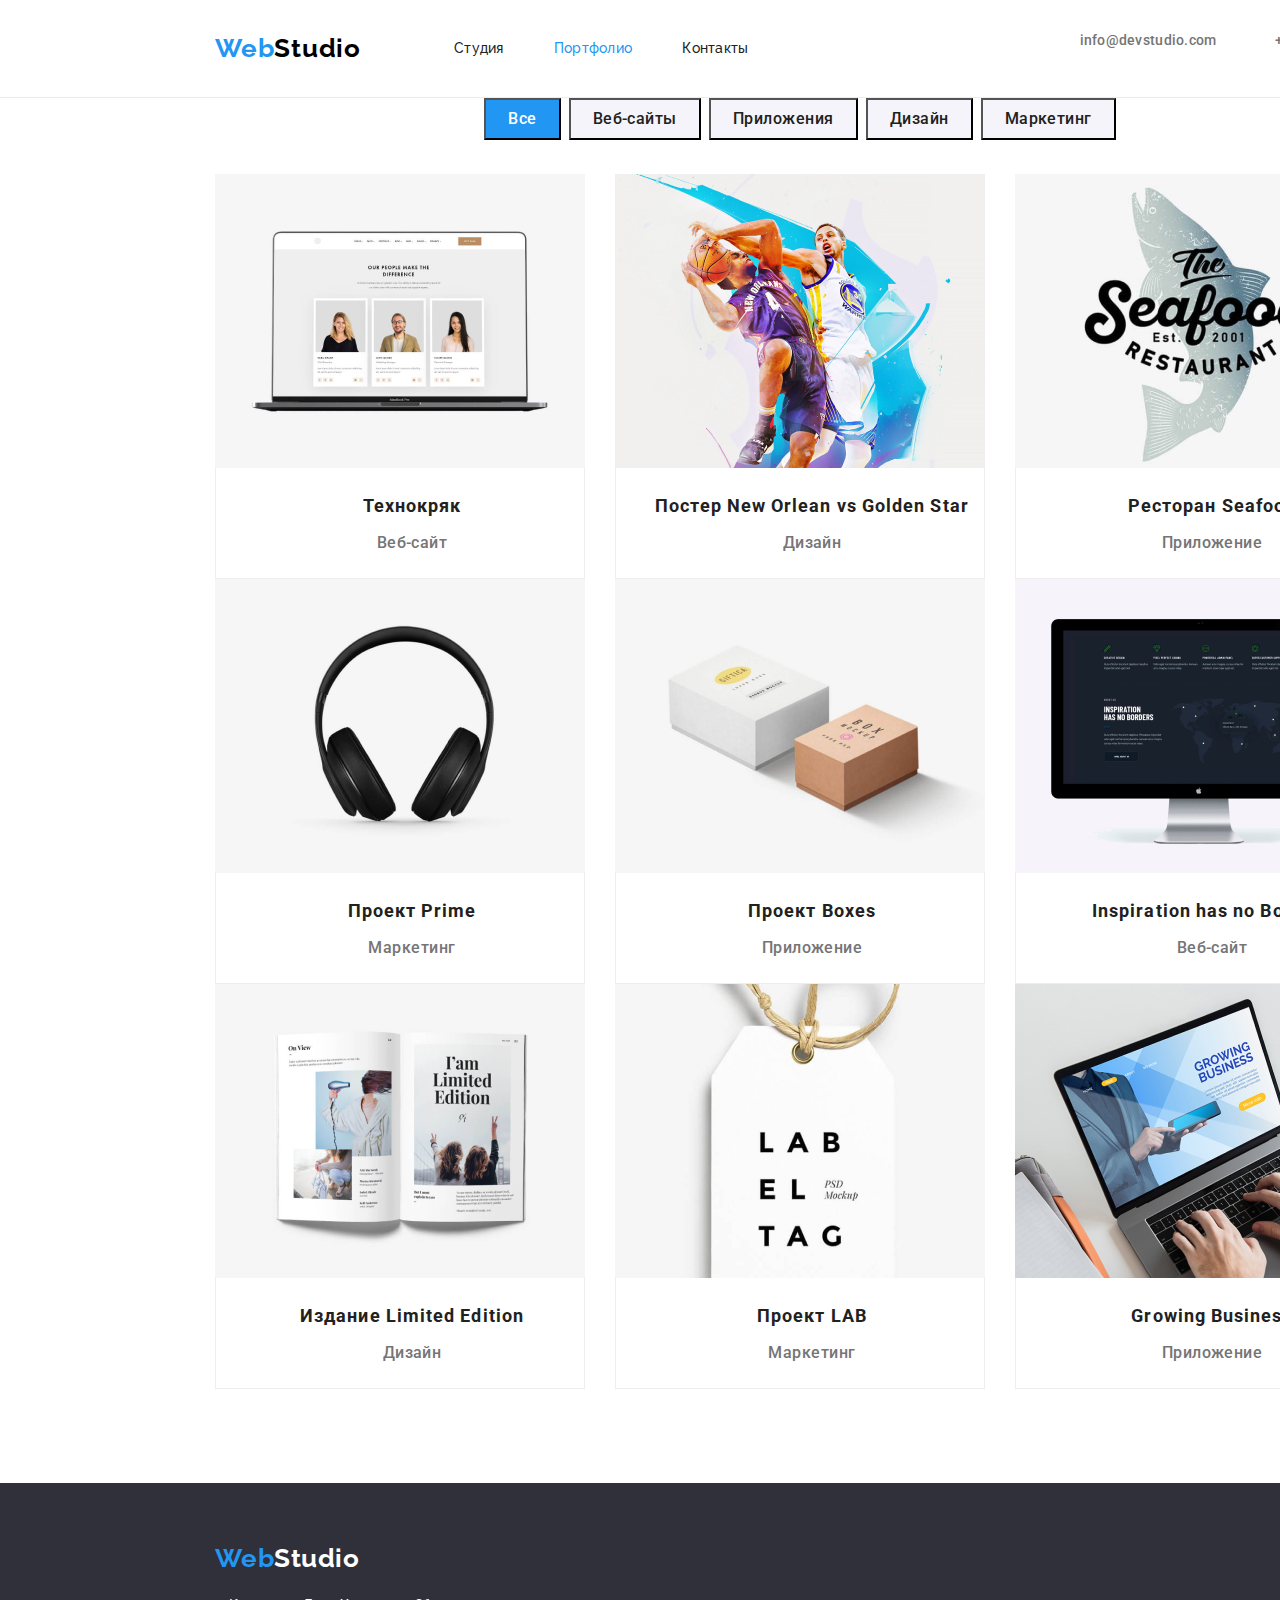
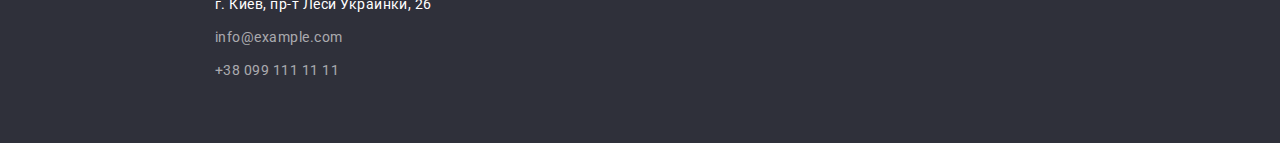
==== portfolio.html @ d0884c49 "HW 3 9-44 13-08-2022" ====
<!DOCTYPE html>
<html lang="ru">
<head>
    <meta charset="UTF-8">
    <meta http-equiv="X-UA-Compatible" content="IE=edge">
    <meta name="viewport" content="width=device-width, initial-scale=1.0">
    <title>Document</title>
    <link rel="preconnect" href="https://fonts.googleapis.com">
    <link rel="preconnect" href="https://fonts.gstatic.com" crossorigin>
    <link href="https://fonts.googleapis.com/css2?family=Raleway:wght@700&family=Roboto:wght@400;500;700;900&display=swap"
        rel="stylesheet">
    <link rel="stylesheet" href="https://cdnjs.cloudflare.com/ajax/libs/modern-normalize/1.1.0/modern-normalize.min.css">
    <link rel="stylesheet" href="./css/styles.css" />
</head>
<body >
    <header class="section page-header">
        <div class="container main-nav">
            <a class="studio-logo" href="index.html" title="Наш Логотип"><span class="web-logo">Web</span>Studio</a>
            <ul class="site-pages list">
                <li class="item">
                    <a class="studio-web" href="./index.html" title="Наша Студия">Студия</a>
                </li>
                <li class="item">
                    <a class="light" href="./portfolio.html" title="Наши проекты">Портфолио</a>
                </li>
                <li class="item">
                    <a class="studio-web" href="./index.html" title="Наши контакты">Контакты</a>
                </li>
            </ul>
            <ul class="contact list">
                <li class="mail"><a class="contact-link" href="mailto:info@devstudio.com">info@devstudio.com</a></li>
                <li class="mail"><a class="contact-link" href="tel:+380961111111">+38 096 111 11 11</a></li>
            </ul>
        </div>
        <div class="box1"></div>
    </header>
 <main>
    <section class="section stories">

        <h1 class="inspite">Главная секция</h1> 

            <ul class="buttons list">
                <li class="item"><button type="button" class="all-button">Все</button></li>
                <li class="item"><button type="button" class="web-button">Веб-сайты</button></li>
                <li class="item"><button type="button" class="web-button">Приложения</button></li> 
                <li class="item"><button type="button" class="web-button">Дизайн</button></li> 
                <li class="item"><button type="button" class="web-button">Маркетинг</button></li> 
            </ul>
    <div class="container"> 
            <ul class="flex-container list">
             <li class="elements">
                <img src="./images/img5.jpg" 
                     alt="Сайт ТЕХНОКРЯК" 
                     width="370" />
                 <div class="border">
                    <h2 class="works">Технокряк</h2>
                    <p class="site-text">Веб-сайт</p>
                 </div>
              </li>         
                <li class="elements">
                  
                    <img src="./images/img6.jpg" alt="Постер New Orlean vs Golden Star" width="370" />
                    
                  <div class="border">
                    <h2 class="works">Постер New Orlean vs Golden Star</h2>
                    <p class="site-text">Дизайн</p>
                  </div>
                </li>              
                <li class="elements">                   
                        <img src="./images/img7.jpg" alt="Ресторан Seafood" width="370" />
                  <div class="border"> 
                        <h2 class="works">Ресторан Seafood</h2>
                         <p class="site-text">Приложение</p>
                  </div> 
                </li>
                    <li class="elements">                        
                        <img src="./images/img8.jpg" alt="Проект Prime" width="370" />
                  <div class="border">
                        <h2 class="works">Проект Prime</h2>
                        <p class="site-text">Маркетинг</p>
                  </div>
                </li>
                <li class="elements">                    
                        <img src="./images/img9.jpg" alt="Проект Boxes" width="370" />
                    <div class="border">
                        <h2 class="works">Проект Boxes</h2>
                        <p class="site-text">Приложение</p>
                    </div>
                </li>
                <li class="elements">                 
                         <img src="./images/img10.jpg" alt="Inspiration has no Borders" width="370" />
                    <div class="border">
                        <h2 class="works">Inspiration has no Borders</h2>
                         <p class="site-text">Веб-сайт</p>
                    </div>
                </li>
                <li class="elements">                    
                        <img src="./images/img11.jpg" alt="Издание Limited Edition" width="370" />
                    <div class="border">
                        <h2 class="works">Издание Limited Edition</h2>
                        <p class="site-text">Дизайн</p>
                    </div>
                </li>
                 <li class="elements">
                        <img src="./images/img12.jpg" alt="Проект LAB" width="370" />
                    <div class="border">
                        <h2 class="works">Проект LAB</h2>
                        <p class="site-text">Маркетинг</p>
                    </div>
                 </li>
                   <li class="elements">
                        <img src="./images/img13.jpg" alt="Growing Business" width="370" />
                     <div class="border">
                        <h2 class="works">Growing Business</h2>
                        <p class="site-text">Приложение</p>
                     </div>
                   </li>        
               </ul>
           </div>
        </section>
   </main>
<footer> 
    <address class="section footer-address">
        <div class="footer">
            <a class="address-studio" href="./index.html" title="Наш Логотип"><span class="web-logo">Web</span>Studio</a>
        </div>
        <div class="space">
            <ul class="list">
                <li class="left">
                    <a class="address-text" href="https://google.maps/" rel="noopener noreferrer">г. Киев, пр-т
                        Леси Украинки, 26</a>
                </li>
                <li class="left">
                    <a class="address-info" href="mailto:info@example.com">info@example.com</a>
                </li>
                <li class="left">
                    <a class="address-info" href="tel:+380991111111">+38 099 111 11 11</a>
                </li>
            </ul>
        </div>
    </address>
</footer>
</body>
</html>
---- css/styles.css ----
/* Цвет основы и цветoвая гамма страницы */
:root {
  --text-color:  #757575;
  --title-color: #212121;
  --color-blue: #2196F3;
  --color-white: #ffffff;
  --color-black: #000000;
  --color-red: #990909;
  --color-footer: #2F303A;
  --color-whitesemi: rgba(255, 255, 255, 0.6);
  --color-button-grey: #F5F4FA;
  --color-button-blue: #188CE8;
}

/* Основные шрифт, цвет шр ифта и др. */

body {
  background-color:#FFFFFF;
  color: var(--title-color);
  font-family: Roboto, sans-serif;
  font-weight: 500;
  letter-spacing: 0.03em;
}

/* Полезное правило для удаления атрибутов в списке */

.list {
  padding: 0;
  margin: 0;
list-style: none;
}

/* Корисна вставка:  */

img {
  display: block;
  max-width: 100%;
}

/* main-nav */
 .section {
  width: 1600px;
  margin: 0 auto;
 }



.container { 
  display: flex;
  align-items: center;
  text-align: center;
  width: 1200px;
  padding: 0 15px;
  margin:0 auto;
}

/* Первая страница Студия */

.studio-logo {
  margin-top: 24px;
  margin-bottom: 25px;

  color: var(--color-black);
  
  font-family: Raleway;
    font-weight: 700;
    font-size: 26px;
    line-height: 1.17; 
    text-decoration-line: none;
    letter-spacing: 0.03em;
}

.web-logo {
  color: var(--color-blue);
    font-family: Raleway;
    font-weight: 700;
    font-size: 26px;
    line-height: 1.17;
    letter-spacing: 0.03em;
}

.site-pages {
  display: flex;
  margin-left: 93px;
  margin-right: auto;
}

.site-pages .item:not(:last-child) {
  margin-right: 50px;
  }
  
.site-pages .light {
  display: block; 
  padding-top: 32px;
  padding-bottom: 32px;

  color: var(--color-blue);

  font-family: Raleway;
  font-weight: 500;
  font-size: 14px;
  line-height: 1.17;
  text-decoration-line: none;
  letter-spacing: 0.02em;
}
 
.site-pages .light:active {
  color: var(--color-blue);

}
 .site-pages .studio-web {
  display: block;
  padding-top: 32px;
  padding-bottom: 32px;

  color: var(--title-color);

  font-family: Raleway;
  font-weight: 500;
  font-size: 14px;
  line-height: 1.17;
  text-decoration-line: none;
  letter-spacing: 0.02em;
}

.studio-web:hover,
.studio-web:focus {
  color: var(--color-blue);
}

.contact {
  display: flex;
  margin-left: 331px;
  margin-right: auto;
}

.contact .contact-link {
  display: block;
  padding-top: 32px;
  padding-bottom: 32px;

  color: var(--text-color);

    font-size: 14px;
    line-height: 1.17;
    letter-spacing: 0.02em;
    text-decoration-line: none;
  }
    
  .contact .mail:not(:last-child) {
    margin-right: 50px;
  }

.contact-link:hover,
.contact-link:focus {
  color: var(--color-blue);
}

/* Рамка 1 px */

.box1 {
  border-bottom: 1px solid #ECECEC;
}

/* Main solution */

.blur {
  height:600px;
  text-align: center;
  background-color: var(--color-footer);
  margin: 0 auto;
}

.text {
padding-top:200px;
margin:0 auto;

  color: var(--color-white);

  font-weight: 900;
  font-size: 44px;
  line-height: 1.36;
  text-align: center;
  text-transform: uppercase;
  letter-spacing: 0.06em;  
}

.button {
  display: inline-block; 
  min-width: 200px;
  padding: 10px 32px;
  margin-top: 30px; 
  border-radius: 4px;    
  box-shadow: 0px 4px 4px rgba(0, 0, 0, 0.15);
     
  background-color: var(--color-blue);  
  color: var(--color-white);    
  font-family: Roboto;
  font-weight: 700;
  font-size: 16px;
  line-height: 1.88;
  letter-spacing: 0.06em;
  cursor: pointer;
}

.button:hover,
.button:focus {
  background-color: var(--color-button-blue);
}

.respons {
display: flex;
justify-content: center;   
padding: 0 auto 0;
margin-top: 94px;
}

.respons .item:not(:last-child) {
  margin-right:30px;
}

.rules-list {  
  color: var(--title-color);
  font-weight: 700;
  font-size: 14px;
  line-height: 1.17;
  text-transform: uppercase;
}

.rules-text {
  margin-top: 10;
  color: var(--text-color);
  font-weight: 400;
  font-size: 14px;
  line-height: 1.71;
}

.team {
  margin: 188px auto 94px;
}

.practice {
  margin: 94px auto 50px;  
  color: var(--title-color);
  font-weight: 700;
  font-size: 36px;
  line-height: 1.17;
  text-align: center;
}

.photo {
  display: flex;
  justify-content: center;
  margin: 0 auto 0;
}

.photo .item:not(:last-child) {
  margin-right: 30px;
}


.profil {
  display: flex;
}

.profil .icon {
  min-width: 270px;
  text-align: center;
}


.profil .item:not(:last-child) {
  margin-right: 30px;
}

.icon {
  min-width: 270px;
  text-align: center;
}

.portrait {
  width: 1600px;
}

.name-list {
  margin-top: 30px;
  margin-bottom:0;
  color: var(--title-color);
  font-size: 16px;
  line-height: 1.17;
}

.profi-text {
  margin-top: 10px;
  margin-bottom: 30px;
  color: var(--text-color);
  font-weight: 400;
  font-size: 16px;
  line-height: 1.17;
}

.footer-address {
  width:1600px;
  background-color: var(--color-footer);
  margin-left: auto;
 margin-right: auto;
}

.footer {
  display: block;
  padding-top: 60px;
  margin-left: 215px;
}

.space {
  display: block;
  padding-top: 20px;
  padding-bottom: 60px;
  margin-left: 215px;
}

.space .left:not(:last-child) {
margin-bottom:9px;
}

.address-studio {
  color: var(--color-white);
  font-family: Raleway;
  font-weight: 700;
  font-size: 26px;
  line-height: 1.11;
  text-decoration-line: none;
  font-style: normal;
}

.address-text {
  color: var(--color-white);
  font-weight: 400;
  font-size: 14px;
  line-height: 1.71;
  text-decoration-line: none;
  font-style: normal;
}

.address-text:hover,
.address-text:focus {
  color: var(--color-blue);
}

.address-info {
  color: var(--color-whitesemi);
  font-weight: 400;
  font-size: 14px;
  line-height: 1.71;
  text-decoration-line: none;
  font-style: normal;
}

.address-info:hover,
.address-info:focus {
  color: var(--color-blue);
}





 /*  Вторая страница Portfolio */





.stories {
  width: 1600px;
}

.inspite {
  display: none;
}

.buttons {
  display: flex;
  justify-content: center;
  align-items: flex-start;
}

.buttons .item:not(:last-child) {
  margin-right: 8px;
}

.buttons {
  display: flex;
  justify-content: center;
  align-items: flex-start;
}

.buttons .item:not(:last-child) {
  margin-right: 8px;
}

.all-button {
  padding: 6px 22px;

  background-color: var(--color-blue);
  color: var(--color-white);
  font-family: Roboto;
  font-weight: 500;
  font-size: 16px;
  line-height: 1.63;
  letter-spacing: 0.03em;
  cursor: pointer;
}

.all-button:hover,
.all-button:focus {
  background-color: var(--color-button-blue);
}

.web-button {
  padding: 6px 22px;

  background-color: var(--color-button-grey);
  color: var(--title-color);
  font-family: Roboto;
  font-weight: 500;
  font-size: 16px;
  line-height: 1.63;
  letter-spacing: 0.03em;
}

.web-button:hover,
.web-button:focus {
  background-color: var(--color-button-blue);
  color: var(--color-white);
}

.flex-container {
 display:flex;
 flex-wrap:wrap;
 margin-top: 34px;
 margin-bottom:94px;
}

.elements {
  width:370px;
  margin-right:30px;
}

.elements:nth-child(3n){
  margin:0;
}

.border {
  border-left: 1px solid #EEEEEE;
  border-bottom: 1px solid #EEEEEE;
  border-right: 1px solid #EEEEEE;
}

.works {
  padding-top: 20px;
  margin-top: 0px;
  margin-bottom: 0px;
  margin-left: 24px;

  color: var(--title-color);

  font-family: Roboto;
  font-weight: 700;
  font-size: 18px;
  line-height: 2;
  letter-spacing: 0.06em;
  text-transform: none;
}

.site-text {
  margin-top: 4px;
  margin-left: 24px;
  margin-bottom: 20px;
  color: var(--text-color);
  font-size: 16px;
  line-height: 1.88;
}
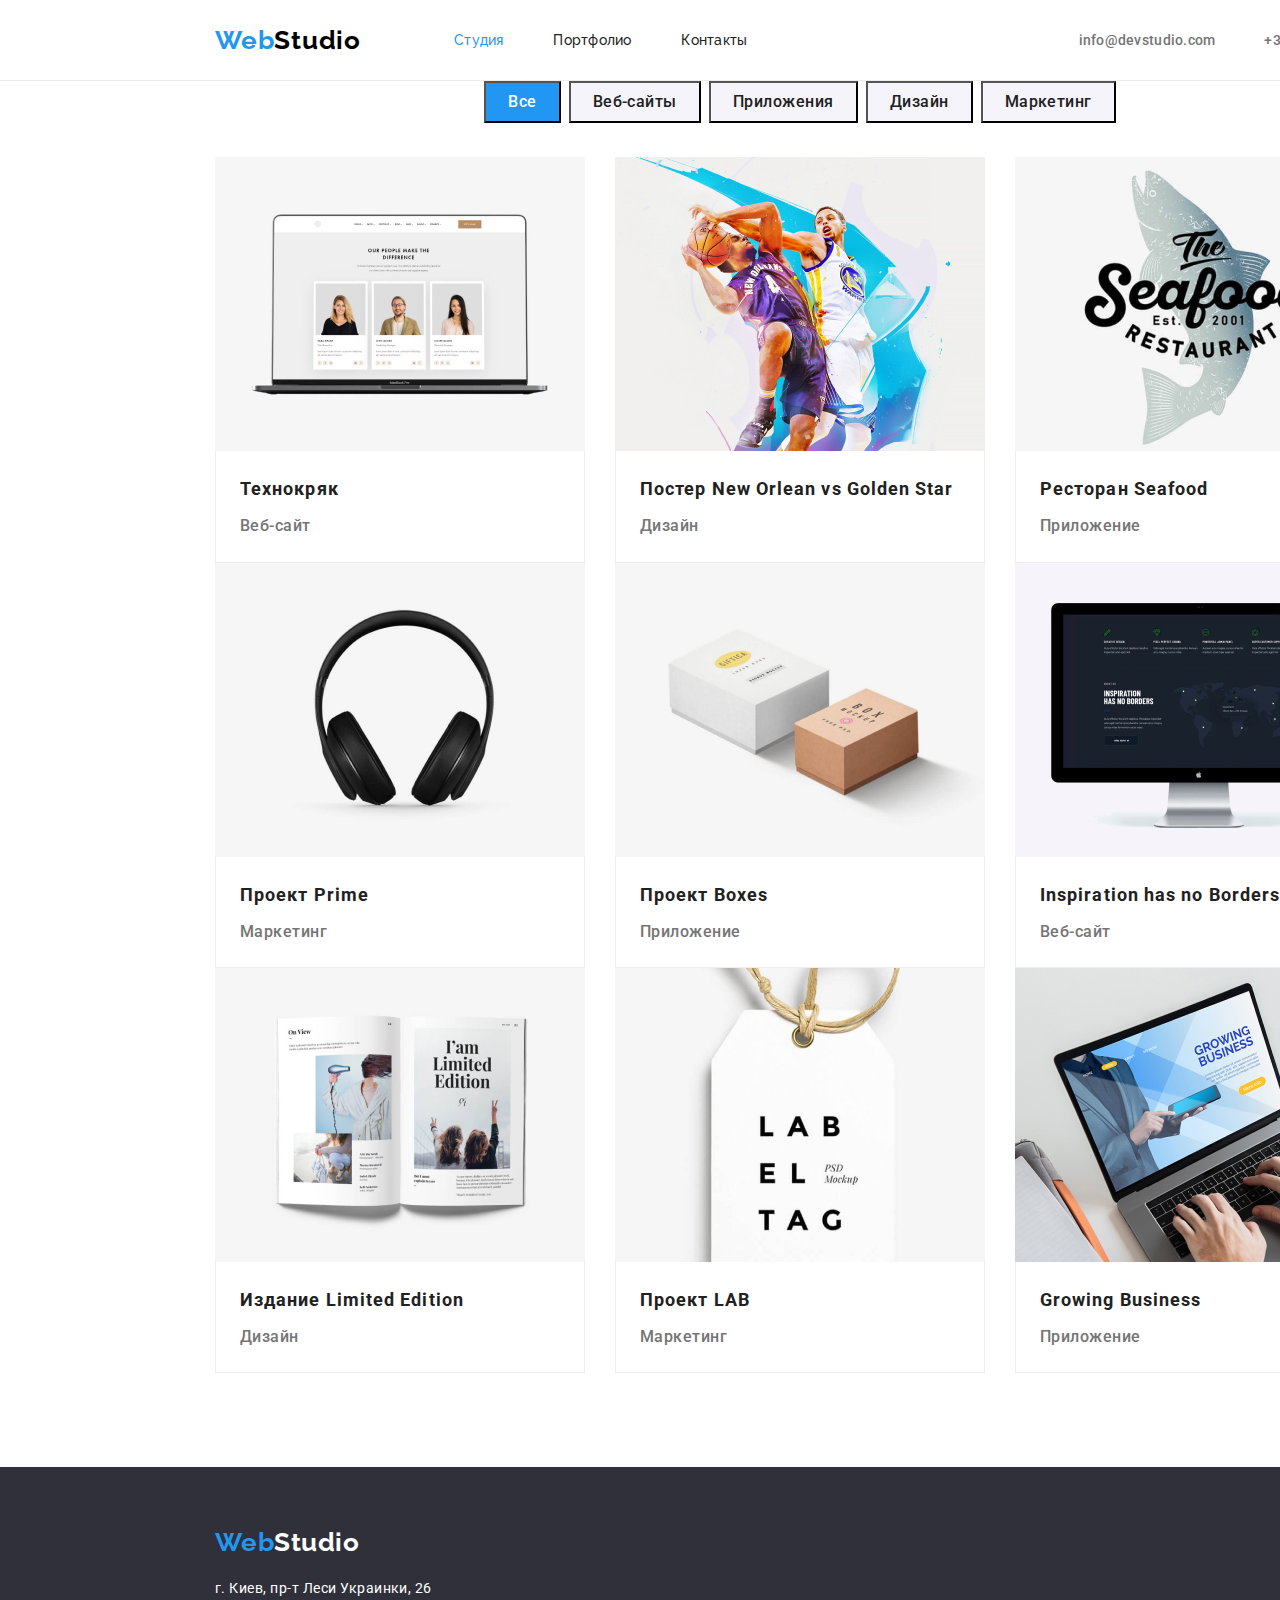
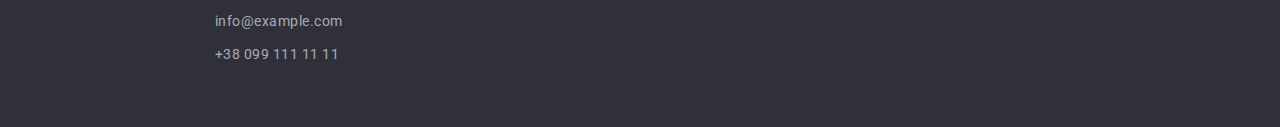
==== commit 28dacf70: "HW 3 15-57 13-08-2022" ====
--- a/portfolio.html
+++ b/portfolio.html
@@ -13,27 +13,32 @@
     <link rel="stylesheet" href="./css/styles.css" />
 </head>
 <body >
-    <header class="section page-header">
-        <div class="container main-nav">
+<header>
+    <section class="section header">
+        <div class="container">
             <a class="studio-logo" href="index.html" title="Наш Логотип"><span class="web-logo">Web</span>Studio</a>
-            <ul class="site-pages list">
-                <li class="item">
-                    <a class="studio-web" href="./index.html" title="Наша Студия">Студия</a>
+            <ul class="pages">
+                <li class="pages-item">
+                    <a class="light" href="./index.html" title="Наша Студия">Студия</a>
                 </li>
-                <li class="item">
-                    <a class="light" href="./portfolio.html" title="Наши проекты">Портфолио</a>
+                <li class="pages-item">
+                    <a class="studio-web" href="./portfolio.html" title="Наши проекты">Портфолио</a>
                 </li>
-                <li class="item">
+                <li class="pages-item">
                     <a class="studio-web" href="./index.html" title="Наши контакты">Контакты</a>
                 </li>
             </ul>
-            <ul class="contact list">
-                <li class="mail"><a class="contact-link" href="mailto:info@devstudio.com">info@devstudio.com</a></li>
-                <li class="mail"><a class="contact-link" href="tel:+380961111111">+38 096 111 11 11</a></li>
+            <ul class="contact">
+                <li class="mail">
+                    <a class="contact-link" href="mailto:info@devstudio.com">info@devstudio.com</a>
+                </li>
+                <li class="mail">
+                    <a class="contact-link" href="tel:+380961111111">+38 096 111 11 11</a>
+                </li>
             </ul>
         </div>
-        <div class="box1"></div>
-    </header>
+    </section>
+</header>
  <main>
     <section class="section stories">
 
@@ -119,26 +124,30 @@
            </div>
         </section>
    </main>
-<footer> 
-    <address class="section footer-address">
-        <div class="footer">
-            <a class="address-studio" href="./index.html" title="Наш Логотип"><span class="web-logo">Web</span>Studio</a>
+<footer>
+    <section class="section footer">
+        <div class="container-footer">
+
+            <a class="address-studio" href="./index.html" title="Наш Логотип"><span
+                    class="web-logo">Web</span>Studio</a>
+
+            <address>
+                <!-- <div class="space"> -->
+                <ul class="footer-address">
+                    <li class="left">
+                        <a class="address-text" href="https://google.maps/" rel="noopener noreferrer">г. Киев, пр-т
+                            Леси Украинки, 26</a>
+                    </li>
+                    <li class="left">
+                        <a class="address-info" href="mailto:info@example.com">info@example.com</a>
+                    </li>
+                    <li class="left">
+                        <a class="address-info" href="tel:+380991111111">+38 099 111 11 11</a>
+                    </li>
+                </ul>
+            </address>
         </div>
-        <div class="space">
-            <ul class="list">
-                <li class="left">
-                    <a class="address-text" href="https://google.maps/" rel="noopener noreferrer">г. Киев, пр-т
-                        Леси Украинки, 26</a>
-                </li>
-                <li class="left">
-                    <a class="address-info" href="mailto:info@example.com">info@example.com</a>
-                </li>
-                <li class="left">
-                    <a class="address-info" href="tel:+380991111111">+38 099 111 11 11</a>
-                </li>
-            </ul>
-        </div>
-    </address>
+    </section>
 </footer>
 </body>
 </html>--- a/css/styles.css
+++ b/css/styles.css
@@ -1,4 +1,20 @@
 /* Цвет основы и цветoвая гамма страницы */
+
+* {
+  text-decoration: none;
+  list-style: none;
+}
+
+h1,
+h2,
+h3,
+h4,
+p,
+ul {
+  margin: 0;
+  padding: 0;
+}
+
 :root {
   --text-color:  #757575;
   --title-color: #212121;
@@ -24,11 +40,10 @@
 
 /* Полезное правило для удаления атрибутов в списке */
 
+/* 
 .list {
-  padding: 0;
-  margin: 0;
 list-style: none;
-}
+} */
 
 /* Корисна вставка:  */
 
@@ -38,17 +53,27 @@
 }
 
 /* main-nav */
+.section {
+    margin: 0 auto 0px;
+    justify-content: center;
+    width: 1600px;
+  
+}
+
+.header {
+padding:25px 0;
+border-bottom: 1px solid #ECECEC;
+}
+/* 
  .section {
   width: 1600px;
   margin: 0 auto;
- }
-
-
-
-.container { 
+ } */
+
+.container, .container-footer { 
   display: flex;
   align-items: center;
-  text-align: center;
+  justify-content: center;
   width: 1200px;
   padding: 0 15px;
   margin:0 auto;
@@ -57,8 +82,7 @@
 /* Первая страница Студия */
 
 .studio-logo {
-  margin-top: 24px;
-  margin-bottom: 25px;
+  margin-right: 93px;
 
   color: var(--color-black);
   
@@ -66,7 +90,6 @@
     font-weight: 700;
     font-size: 26px;
     line-height: 1.17; 
-    text-decoration-line: none;
     letter-spacing: 0.03em;
 }
 
@@ -79,20 +102,15 @@
     letter-spacing: 0.03em;
 }
 
-.site-pages {
-  display: flex;
-  margin-left: 93px;
-  margin-right: auto;
-}
-
-.site-pages .item:not(:last-child) {
-  margin-right: 50px;
-  }
+.pages {  
+  display: flex;
+  width: 294px;
+  justify-content: space-between;
+  margin-right: 331px;
+}
   
-.site-pages .light {
+.pages .light {
   display: block; 
-  padding-top: 32px;
-  padding-bottom: 32px;
 
   color: var(--color-blue);
 
@@ -100,18 +118,15 @@
   font-weight: 500;
   font-size: 14px;
   line-height: 1.17;
-  text-decoration-line: none;
   letter-spacing: 0.02em;
 }
  
-.site-pages .light:active {
-  color: var(--color-blue);
-
-}
- .site-pages .studio-web {
+.pages .light:active {
+  color: var(--color-blue);
+
+}
+ .pages .studio-web {
   display: block;
-  padding-top: 32px;
-  padding-bottom: 32px;
 
   color: var(--title-color);
 
@@ -119,7 +134,6 @@
   font-weight: 500;
   font-size: 14px;
   line-height: 1.17;
-  text-decoration-line: none;
   letter-spacing: 0.02em;
 }
 
@@ -130,26 +144,17 @@
 
 .contact {
   display: flex;
-  margin-left: 331px;
-  margin-right: auto;
-}
-
-.contact .contact-link {
-  display: block;
-  padding-top: 32px;
-  padding-bottom: 32px;
-
-  color: var(--text-color);
-
+  justify-content: space-between;
+  width: 307px;
+}
+
+.contact-link {
+    color: var(--text-color);
     font-size: 14px;
     line-height: 1.17;
     letter-spacing: 0.02em;
-    text-decoration-line: none;
   }
-    
-  .contact .mail:not(:last-child) {
-    margin-right: 50px;
-  }
+
 
 .contact-link:hover,
 .contact-link:focus {
@@ -157,10 +162,7 @@
 }
 
 /* Рамка 1 px */
-
-.box1 {
-  border-bottom: 1px solid #ECECEC;
-}
+ 
 
 /* Main solution */
 
@@ -168,28 +170,35 @@
   height:600px;
   text-align: center;
   background-color: var(--color-footer);
-  margin: 0 auto;
+  margin: 0 auto 94px;
+  justify-content: center;
+}
+
+.effekt {
+  display: block;
+  margin: 0 auto 0;
 }
 
 .text {
 padding-top:200px;
-margin:0 auto;
+margin: 0 auto 30px;
+width: 696px;
+text-align: center;
+justify-content: center;
 
   color: var(--color-white);
 
   font-weight: 900;
   font-size: 44px;
   line-height: 1.36;
-  text-align: center;
   text-transform: uppercase;
   letter-spacing: 0.06em;  
 }
 
-.button {
+.main-button {
   display: inline-block; 
   min-width: 200px;
   padding: 10px 32px;
-  margin-top: 30px; 
   border-radius: 4px;    
   box-shadow: 0px 4px 4px rgba(0, 0, 0, 0.15);
      
@@ -201,23 +210,33 @@
   line-height: 1.88;
   letter-spacing: 0.06em;
   cursor: pointer;
+  border:none;
 }
 
 .button:hover,
 .button:focus {
   background-color: var(--color-button-blue);
 }
+  
+.rules {
+    margin: 0 auto 94px;
+}
+
 
 .respons {
-display: flex;
-justify-content: center;   
-padding: 0 auto 0;
-margin-top: 94px;
-}
-
+ display: flex;
+ width: 1200px;
+ justify-content: space-between;
+}
+
+.respons-item {
+  width: 270px;
+}
+
+/* 
 .respons .item:not(:last-child) {
   margin-right:30px;
-}
+} */
 
 .rules-list {  
   color: var(--title-color);
@@ -234,13 +253,16 @@
   font-size: 14px;
   line-height: 1.71;
 }
+.deal {
+margin: 0 auto 188px;
+}
 
 .team {
-  margin: 188px auto 94px;
+  margin: 0 auto 94px;
 }
 
 .practice {
-  margin: 94px auto 50px;  
+  margin: 0 auto 50px;  
   color: var(--title-color);
   font-weight: 700;
   font-size: 36px;
@@ -248,16 +270,24 @@
   text-align: center;
 }
 
-.photo {
-  display: flex;
-  justify-content: center;
+.task{
+  display: flex;
+  justify-content: space-between;
+  width: 1200px;
   margin: 0 auto 0;
 }
 
-.photo .item:not(:last-child) {
+.photo-item {
+  background-color: var(--color-button-grey);
+  Bottom right radius: 4px;
+  bottom-shadow: ;
+  border-radius: 4px;
+}
+
+
+.profil .photo-item:not(:last-child) {
   margin-right: 30px;
 }
-
 
 .profil {
   display: flex;
@@ -269,7 +299,7 @@
 }
 
 
-.profil .item:not(:last-child) {
+.profil .photo-item:not(:last-child) {
   margin-right: 30px;
 }
 
@@ -284,6 +314,7 @@
 
 .name-list {
   margin-top: 30px;
+  margin-bottom: 10px;
   margin-bottom:0;
   color: var(--title-color);
   font-size: 16px;
@@ -291,7 +322,6 @@
 }
 
 .profi-text {
-  margin-top: 10px;
   margin-bottom: 30px;
   color: var(--text-color);
   font-weight: 400;
@@ -299,46 +329,43 @@
   line-height: 1.17;
 }
 
+
+.footer {
+  padding: 60px 0;
+  background-color: var(--color-footer);
+
+}
+
+.container-footer {
+  display:block;
+
+}
+
 .footer-address {
-  width:1600px;
-  background-color: var(--color-footer);
-  margin-left: auto;
- margin-right: auto;
-}
-
-.footer {
-  display: block;
-  padding-top: 60px;
-  margin-left: 215px;
-}
-
-.space {
-  display: block;
-  padding-top: 20px;
-  padding-bottom: 60px;
-  margin-left: 215px;
-}
-
-.space .left:not(:last-child) {
+  margin-top: 20px;
+}
+
+.footer-address .left:not(:last-child) {
 margin-bottom:9px;
+
 }
 
 .address-studio {
+  margin-bottom: 20px;
   color: var(--color-white);
   font-family: Raleway;
   font-weight: 700;
   font-size: 26px;
   line-height: 1.11;
-  text-decoration-line: none;
   font-style: normal;
 }
 
 .address-text {
+
   color: var(--color-white);
   font-weight: 400;
   font-size: 14px;
   line-height: 1.71;
-  text-decoration-line: none;
   font-style: normal;
 }
 
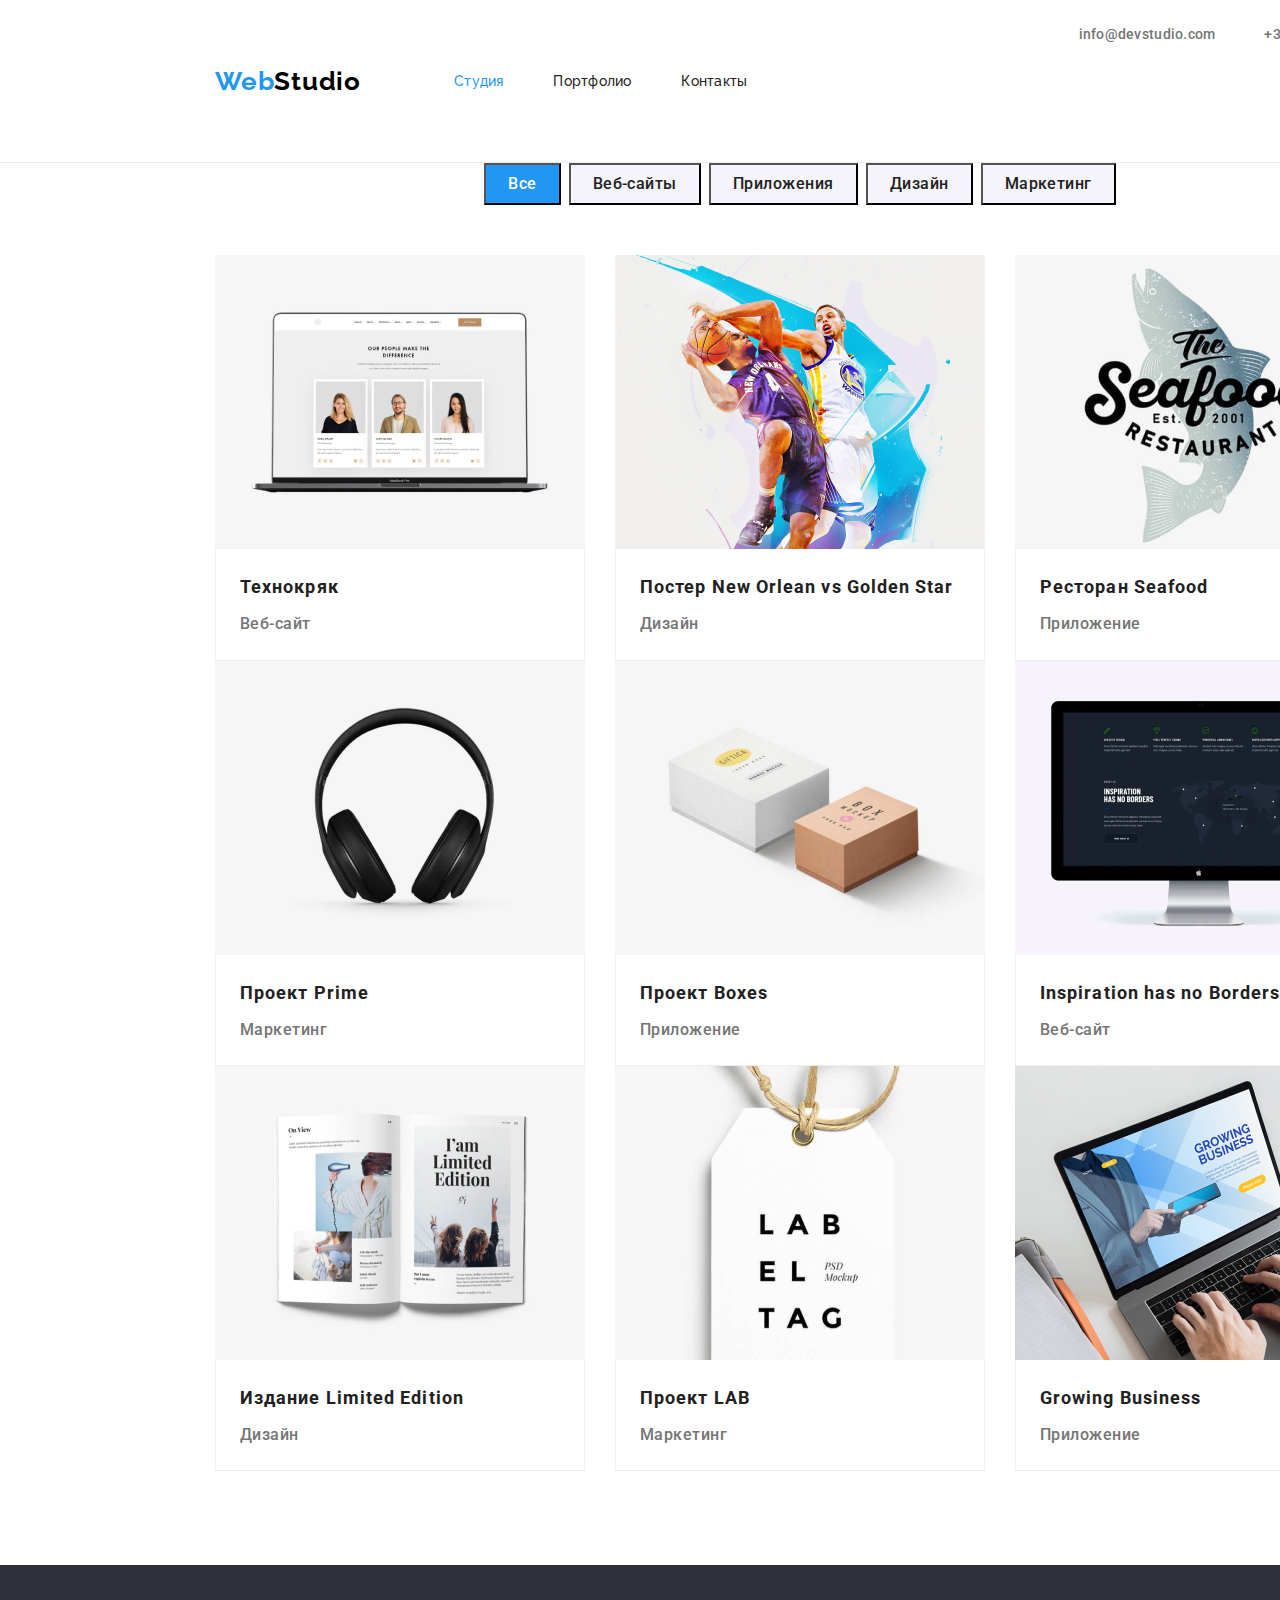
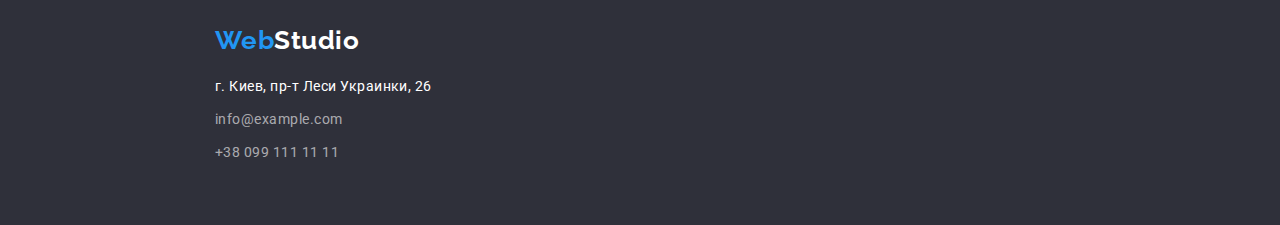
==== commit bbce7006: "HW 3 16-23 13-08-2022" ====
--- a/portfolio.html
+++ b/portfolio.html
@@ -28,7 +28,7 @@
                     <a class="studio-web" href="./index.html" title="Наши контакты">Контакты</a>
                 </li>
             </ul>
-            <ul class="contact">
+            <ul class="contact portfolio">
                 <li class="mail">
                     <a class="contact-link" href="mailto:info@devstudio.com">info@devstudio.com</a>
                 </li>
@@ -45,14 +45,14 @@
         <h1 class="inspite">Главная секция</h1> 
 
             <ul class="buttons list">
-                <li class="item"><button type="button" class="all-button">Все</button></li>
-                <li class="item"><button type="button" class="web-button">Веб-сайты</button></li>
-                <li class="item"><button type="button" class="web-button">Приложения</button></li> 
-                <li class="item"><button type="button" class="web-button">Дизайн</button></li> 
-                <li class="item"><button type="button" class="web-button">Маркетинг</button></li> 
+                <li class="button-item"><button type="button" class="all-button">Все</button></li>
+                <li class="button-item"><button type="button" class="web-button">Веб-сайты</button></li>
+                <li class="button-item"><button type="button" class="web-button">Приложения</button></li> 
+                <li class="button-item"><button type="button" class="web-button">Дизайн</button></li> 
+                <li class="button-item"><button type="button" class="web-button">Маркетинг</button></li> 
             </ul>
     <div class="container"> 
-            <ul class="flex-container list">
+            <ul class="wrap-container list">
              <li class="elements">
                 <img src="./images/img5.jpg" 
                      alt="Сайт ТЕХНОКРЯК" 
--- a/css/styles.css
+++ b/css/styles.css
@@ -160,9 +160,6 @@
 .contact-link:focus {
   color: var(--color-blue);
 }
-
-/* Рамка 1 px */
- 
 
 /* Main solution */
 
@@ -396,7 +393,9 @@
 
 
 
-
+.portfolio {
+  margin: 0 auto 94px;
+}
 
 .stories {
   width: 1600px;
@@ -410,19 +409,10 @@
   display: flex;
   justify-content: center;
   align-items: flex-start;
-}
-
-.buttons .item:not(:last-child) {
-  margin-right: 8px;
-}
-
-.buttons {
-  display: flex;
-  justify-content: center;
-  align-items: flex-start;
-}
-
-.buttons .item:not(:last-child) {
+  margin-bottom: 20px;
+}
+
+.buttons .button-item:not(:last-child) {
   margin-right: 8px;
 }
 
@@ -462,10 +452,10 @@
   color: var(--color-white);
 }
 
-.flex-container {
+.wrap-container {
  display:flex;
  flex-wrap:wrap;
- margin-top: 34px;
+ margin-top: 30px;
  margin-bottom:94px;
 }
 
@@ -487,7 +477,7 @@
 .works {
   padding-top: 20px;
   margin-top: 0px;
-  margin-bottom: 0px;
+  margin-bottom: 4px;
   margin-left: 24px;
 
   color: var(--title-color);
@@ -501,7 +491,7 @@
 }
 
 .site-text {
-  margin-top: 4px;
+  margin-top: 0px;
   margin-left: 24px;
   margin-bottom: 20px;
   color: var(--text-color);
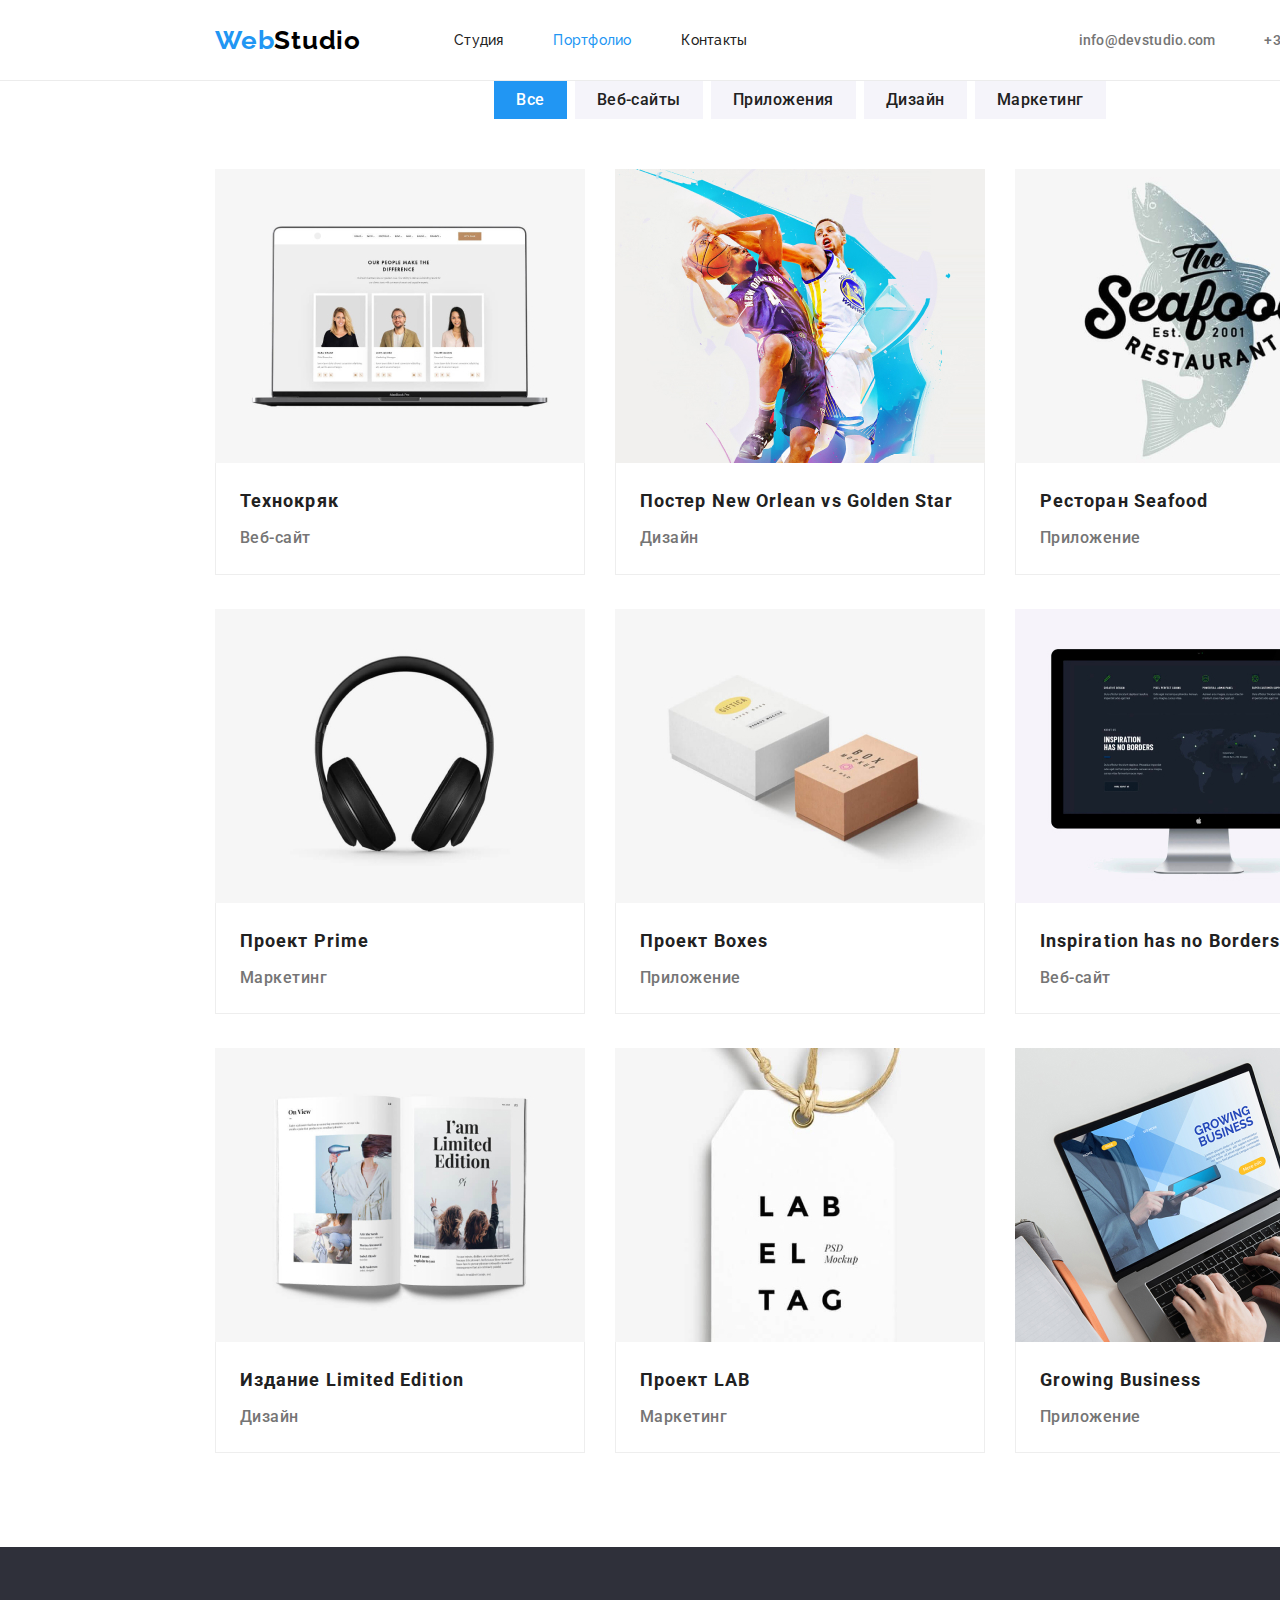
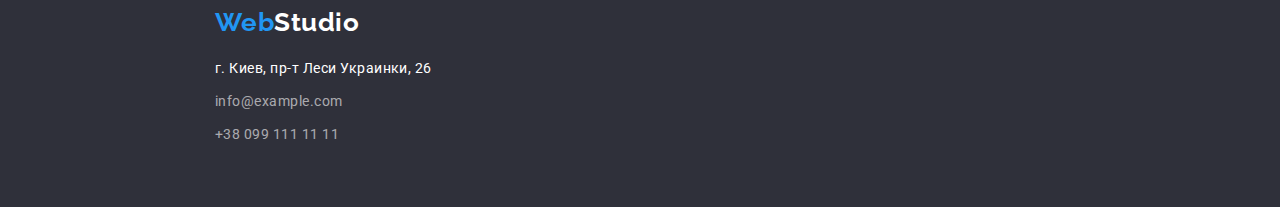
==== commit bd5791a1: "HW 3 17-08 15-08-2022" ====
--- a/portfolio.html
+++ b/portfolio.html
@@ -19,16 +19,16 @@
             <a class="studio-logo" href="index.html" title="Наш Логотип"><span class="web-logo">Web</span>Studio</a>
             <ul class="pages">
                 <li class="pages-item">
-                    <a class="light" href="./index.html" title="Наша Студия">Студия</a>
+                    <a class="studio-web" href="./index.html" title="Наша Студия">Студия</a>
                 </li>
                 <li class="pages-item">
-                    <a class="studio-web" href="./portfolio.html" title="Наши проекты">Портфолио</a>
+                    <a class="light" href="./portfolio.html" title="Наши проекты">Портфолио</a>
                 </li>
                 <li class="pages-item">
                     <a class="studio-web" href="./index.html" title="Наши контакты">Контакты</a>
                 </li>
             </ul>
-            <ul class="contact portfolio">
+            <ul class="contact">
                 <li class="mail">
                     <a class="contact-link" href="mailto:info@devstudio.com">info@devstudio.com</a>
                 </li>
@@ -44,7 +44,7 @@
 
         <h1 class="inspite">Главная секция</h1> 
 
-            <ul class="buttons list">
+            <ul class="buttons">
                 <li class="button-item"><button type="button" class="all-button">Все</button></li>
                 <li class="button-item"><button type="button" class="web-button">Веб-сайты</button></li>
                 <li class="button-item"><button type="button" class="web-button">Приложения</button></li> 
@@ -52,7 +52,7 @@
                 <li class="button-item"><button type="button" class="web-button">Маркетинг</button></li> 
             </ul>
     <div class="container"> 
-            <ul class="wrap-container list">
+            <ul class="wrap-container">
              <li class="elements">
                 <img src="./images/img5.jpg" 
                      alt="Сайт ТЕХНОКРЯК" 
--- a/css/styles.css
+++ b/css/styles.css
@@ -254,9 +254,6 @@
 margin: 0 auto 188px;
 }
 
-.team {
-  margin: 0 auto 94px;
-}
 
 .practice {
   margin: 0 auto 50px;  
@@ -272,6 +269,11 @@
   justify-content: space-between;
   width: 1200px;
   margin: 0 auto 0;
+}
+
+
+.team {
+  margin: 0 auto 94px;
 }
 
 .photo-item {
@@ -410,10 +412,13 @@
   justify-content: center;
   align-items: flex-start;
   margin-bottom: 20px;
+  border: none;
 }
 
 .buttons .button-item:not(:last-child) {
   margin-right: 8px;
+  background-color: var(--color-button-grey);
+  
 }
 
 .all-button {
@@ -427,6 +432,8 @@
   line-height: 1.63;
   letter-spacing: 0.03em;
   cursor: pointer;
+
+  border: none;
 }
 
 .all-button:hover,
@@ -444,6 +451,8 @@
   font-size: 16px;
   line-height: 1.63;
   letter-spacing: 0.03em;
+
+  border: none;
 }
 
 .web-button:hover,
@@ -460,12 +469,19 @@
 }
 
 .elements {
-  width:370px;
-  margin-right:30px;
-}
-
-.elements:nth-child(3n){
-  margin:0;
+  width: 370px;
+  margin-right: 30px;
+  margin-bottom: 34px;
+}
+
+
+.elements:nth-child(3n) {
+  margin: 0;
+}
+
+
+.elements:nth-last-child(-n+3) {
+  margin-bottom: 0;
 }
 
 .border {
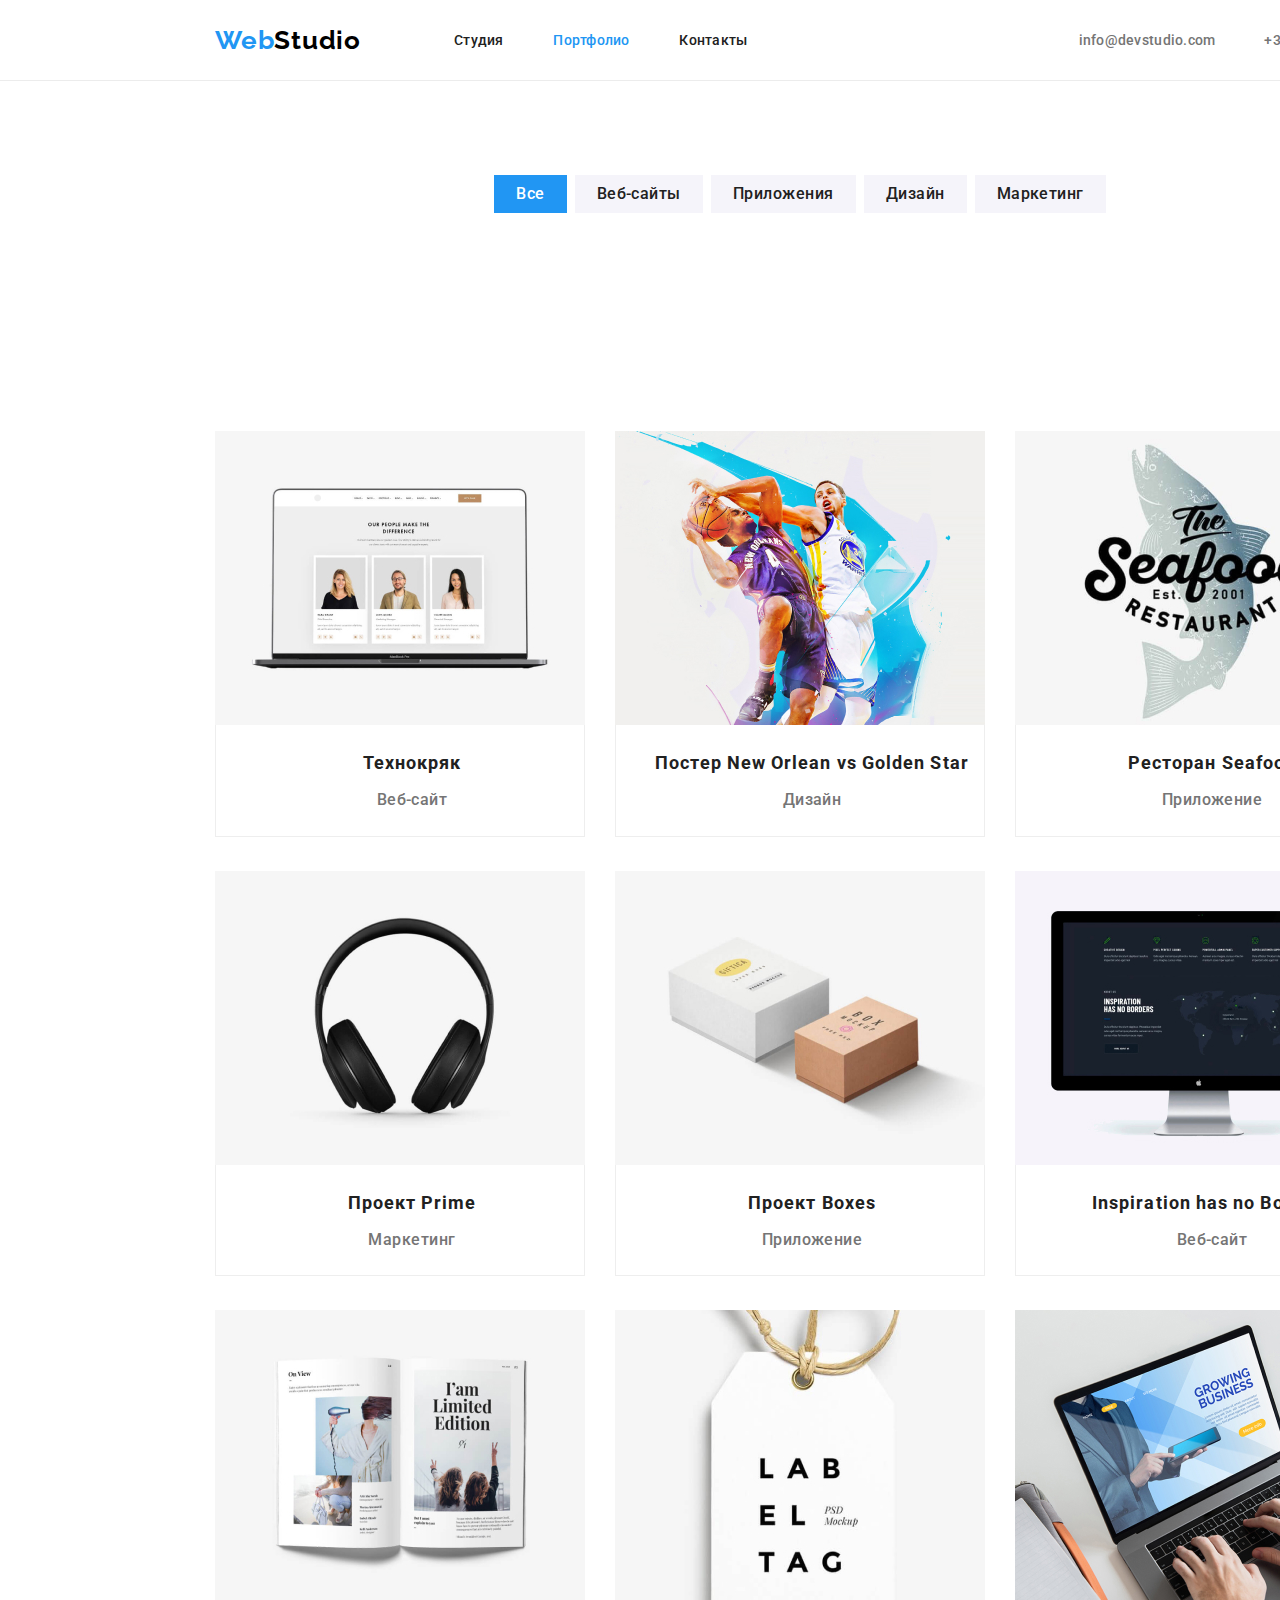
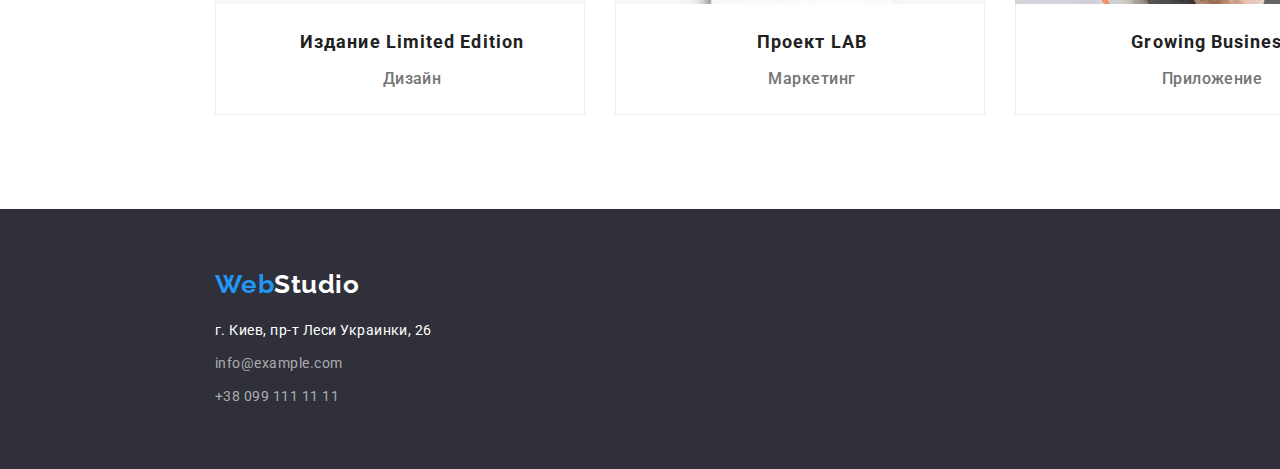
==== commit 1cb922d2: "HW 3 00-44 16-08-2022" ====
--- a/portfolio.html
+++ b/portfolio.html
@@ -40,7 +40,7 @@
     </section>
 </header>
  <main>
-    <section class="section stories">
+    <section class="section">
 
         <h1 class="inspite">Главная секция</h1> 
 
@@ -51,6 +51,8 @@
                 <li class="button-item"><button type="button" class="web-button">Дизайн</button></li> 
                 <li class="button-item"><button type="button" class="web-button">Маркетинг</button></li> 
             </ul>
+    </section>
+    <section class="section">
     <div class="container"> 
             <ul class="wrap-container">
              <li class="elements">
@@ -125,29 +127,21 @@
         </section>
    </main>
 <footer>
-    <section class="section footer">
-        <div class="container-footer">
-
-            <a class="address-studio" href="./index.html" title="Наш Логотип"><span
-                    class="web-logo">Web</span>Studio</a>
-
-            <address>
-                <!-- <div class="space"> -->
-                <ul class="footer-address">
-                    <li class="left">
-                        <a class="address-text" href="https://google.maps/" rel="noopener noreferrer">г. Киев, пр-т
-                            Леси Украинки, 26</a>
-                    </li>
-                    <li class="left">
-                        <a class="address-info" href="mailto:info@example.com">info@example.com</a>
-                    </li>
-                    <li class="left">
-                        <a class="address-info" href="tel:+380991111111">+38 099 111 11 11</a>
-                    </li>
-                </ul>
-            </address>
-        </div>
-    </section>
+    <a class="address-studio" href="./index.html" title="Наш Логотип"><span class="web-logo">Web</span>Studio</a>
+    <address>
+        <ul class="footer-address">
+            <li class="left">
+                <a class="address-text" href="https://google.maps/" rel="noopener noreferrer">г. Киев, пр-т Леси
+                    Украинки, 26</a>
+            </li>
+            <li class="left">
+                <a class="address-info" href="mailto:info@example.com">info@example.com</a>
+            </li>
+            <li class="left">
+                <a class="address-info" href="tel:+380991111111">+38 099 111 11 11</a>
+            </li>
+        </ul>
+    </address>
 </footer>
 </body>
 </html>--- a/css/styles.css
+++ b/css/styles.css
@@ -54,8 +54,9 @@
 
 /* main-nav */
 .section {
-    margin: 0 auto 0px;
-    justify-content: center;
+  padding: 94px 0 94px;
+    margin: 0 auto 0;
+    text-align: center;
     width: 1600px;
   
 }
@@ -114,7 +115,7 @@
 
   color: var(--color-blue);
 
-  font-family: Raleway;
+  font-family: Roboto;
   font-weight: 500;
   font-size: 14px;
   line-height: 1.17;
@@ -130,7 +131,7 @@
 
   color: var(--title-color);
 
-  font-family: Raleway;
+  font-family: Roboto;
   font-weight: 500;
   font-size: 14px;
   line-height: 1.17;
@@ -167,17 +168,14 @@
   height:600px;
   text-align: center;
   background-color: var(--color-footer);
-  margin: 0 auto 94px;
-  justify-content: center;
 }
 
 .effekt {
   display: block;
-  margin: 0 auto 0;
 }
 
 .text {
-padding-top:200px;
+padding-top:106px;
 margin: 0 auto 30px;
 width: 696px;
 text-align: center;
@@ -197,8 +195,7 @@
   min-width: 200px;
   padding: 10px 32px;
   border-radius: 4px;    
-  box-shadow: 0px 4px 4px rgba(0, 0, 0, 0.15);
-     
+  box-shadow: 0px 4px 4px rgba(0, 0, 0, 0.15);     
   background-color: var(--color-blue);  
   color: var(--color-white);    
   font-family: Roboto;
@@ -215,27 +212,20 @@
   background-color: var(--color-button-blue);
 }
   
-.rules {
-    margin: 0 auto 94px;
-}
-
-
-.respons {
- display: flex;
- width: 1200px;
- justify-content: space-between;
-}
-
-.respons-item {
+
+.icon {
+  padding-top: 0;
+}
+
+.features {
+  display: block;
   width: 270px;
-}
-
-/* 
-.respons .item:not(:last-child) {
-  margin-right:30px;
-} */
-
-.rules-list {  
+  padding-bottom: 0;
+}
+
+.rules-list { 
+  text-align: left; 
+  margin-bottom: 10px;
   color: var(--title-color);
   font-weight: 700;
   font-size: 14px;
@@ -244,19 +234,17 @@
 }
 
 .rules-text {
-  margin-top: 10;
+  text-align: left;
   color: var(--text-color);
   font-weight: 400;
   font-size: 14px;
   line-height: 1.71;
 }
-.deal {
-margin: 0 auto 188px;
-}
+
 
 
 .practice {
-  margin: 0 auto 50px;  
+  padding-bottom: 50px;  
   color: var(--title-color);
   font-weight: 700;
   font-size: 36px;
@@ -264,57 +252,51 @@
   text-align: center;
 }
 
-.task{
-  display: flex;
-  justify-content: space-between;
-  width: 1200px;
-  margin: 0 auto 0;
-}
-
+.task-item:not(:last-child) {
+margin-right: 30px;
+}
 
 .team {
-  margin: 0 auto 94px;
+  background-color: var(--color-button-grey);
+  padding-bottom: 94px;
 }
 
 .photo-item {
-  background-color: var(--color-button-grey);
-  Bottom right radius: 4px;
+  border-radius: 0px 0px 4px 4px;
   bottom-shadow: ;
-  border-radius: 4px;
-}
-
+  background-color: #FFFFFF;
+  box-shadow: 0px 1px 3px rgba(0, 0, 0, 0.12),
+   0px 1px 1px rgba(0, 0, 0, 0.14), 
+   0px 2px 1px rgba(0, 0, 0, 0.2);
+}
 
 .profil .photo-item:not(:last-child) {
   margin-right: 30px;
 }
-
 .profil {
   display: flex;
-}
-
-.profil .icon {
-  min-width: 270px;
-  text-align: center;
-}
-
-
-.profil .photo-item:not(:last-child) {
-  margin-right: 30px;
-}
-
-.icon {
-  min-width: 270px;
-  text-align: center;
-}
+  justify-content: center;
+  width: 1200px;
+  padding-bottom:94px;
+}
+
 
 .portrait {
   width: 1600px;
 }
-
-.name-list {
-  margin-top: 30px;
-  margin-bottom: 10px;
-  margin-bottom:0;
+.worker {
+  display: block;
+  width:270px;
+  text-align: center;  
+}
+
+.photo-item:not(:last-child) {
+  margin-right: 30px;
+}
+
+.name {
+  padding-top: 30px;
+  padding-bottom: 10px;
   color: var(--title-color);
   font-size: 16px;
   line-height: 1.17;
@@ -328,29 +310,31 @@
   line-height: 1.17;
 }
 
-
-.footer {
-  padding: 60px 0;
-  background-color: var(--color-footer);
-
-}
-
-.container-footer {
+footer {  
+  padding-bottom: 60px;
+  width:1600px;
+  margin: 0 auto 0;
+  text-align: center; 
+  background-color:var(--color-footer);
+}
+
+.l {
   display:block;
-
-}
-
-.footer-address {
   margin-top: 20px;
+  text-align: left;
 }
 
 .footer-address .left:not(:last-child) {
 margin-bottom:9px;
-
 }
 
 .address-studio {
+  display: block;
+  text-align: left;
+  padding-left: 215px;
+  padding-top: 60px;
   margin-bottom: 20px;
+  text-align: left;
   color: var(--color-white);
   font-family: Raleway;
   font-weight: 700;
@@ -360,7 +344,9 @@
 }
 
 .address-text {
-
+  display: block;
+  text-align: left;
+  padding-left: 215px;
   color: var(--color-white);
   font-weight: 400;
   font-size: 14px;
@@ -368,12 +354,20 @@
   font-style: normal;
 }
 
+.address-text:not(:last-child) {
+ margin-top: 9px; 
+}
+
+
 .address-text:hover,
 .address-text:focus {
   color: var(--color-blue);
 }
 
 .address-info {
+  display: block;
+    text-align: left;
+    padding-left: 215px;
   color: var(--color-whitesemi);
   font-weight: 400;
   font-size: 14px;
@@ -395,13 +389,6 @@
 
 
 
-.portfolio {
-  margin: 0 auto 94px;
-}
-
-.stories {
-  width: 1600px;
-}
 
 .inspite {
   display: none;
@@ -411,7 +398,6 @@
   display: flex;
   justify-content: center;
   align-items: flex-start;
-  margin-bottom: 20px;
   border: none;
 }
 
@@ -465,7 +451,6 @@
  display:flex;
  flex-wrap:wrap;
  margin-top: 30px;
- margin-bottom:94px;
 }
 
 .elements {
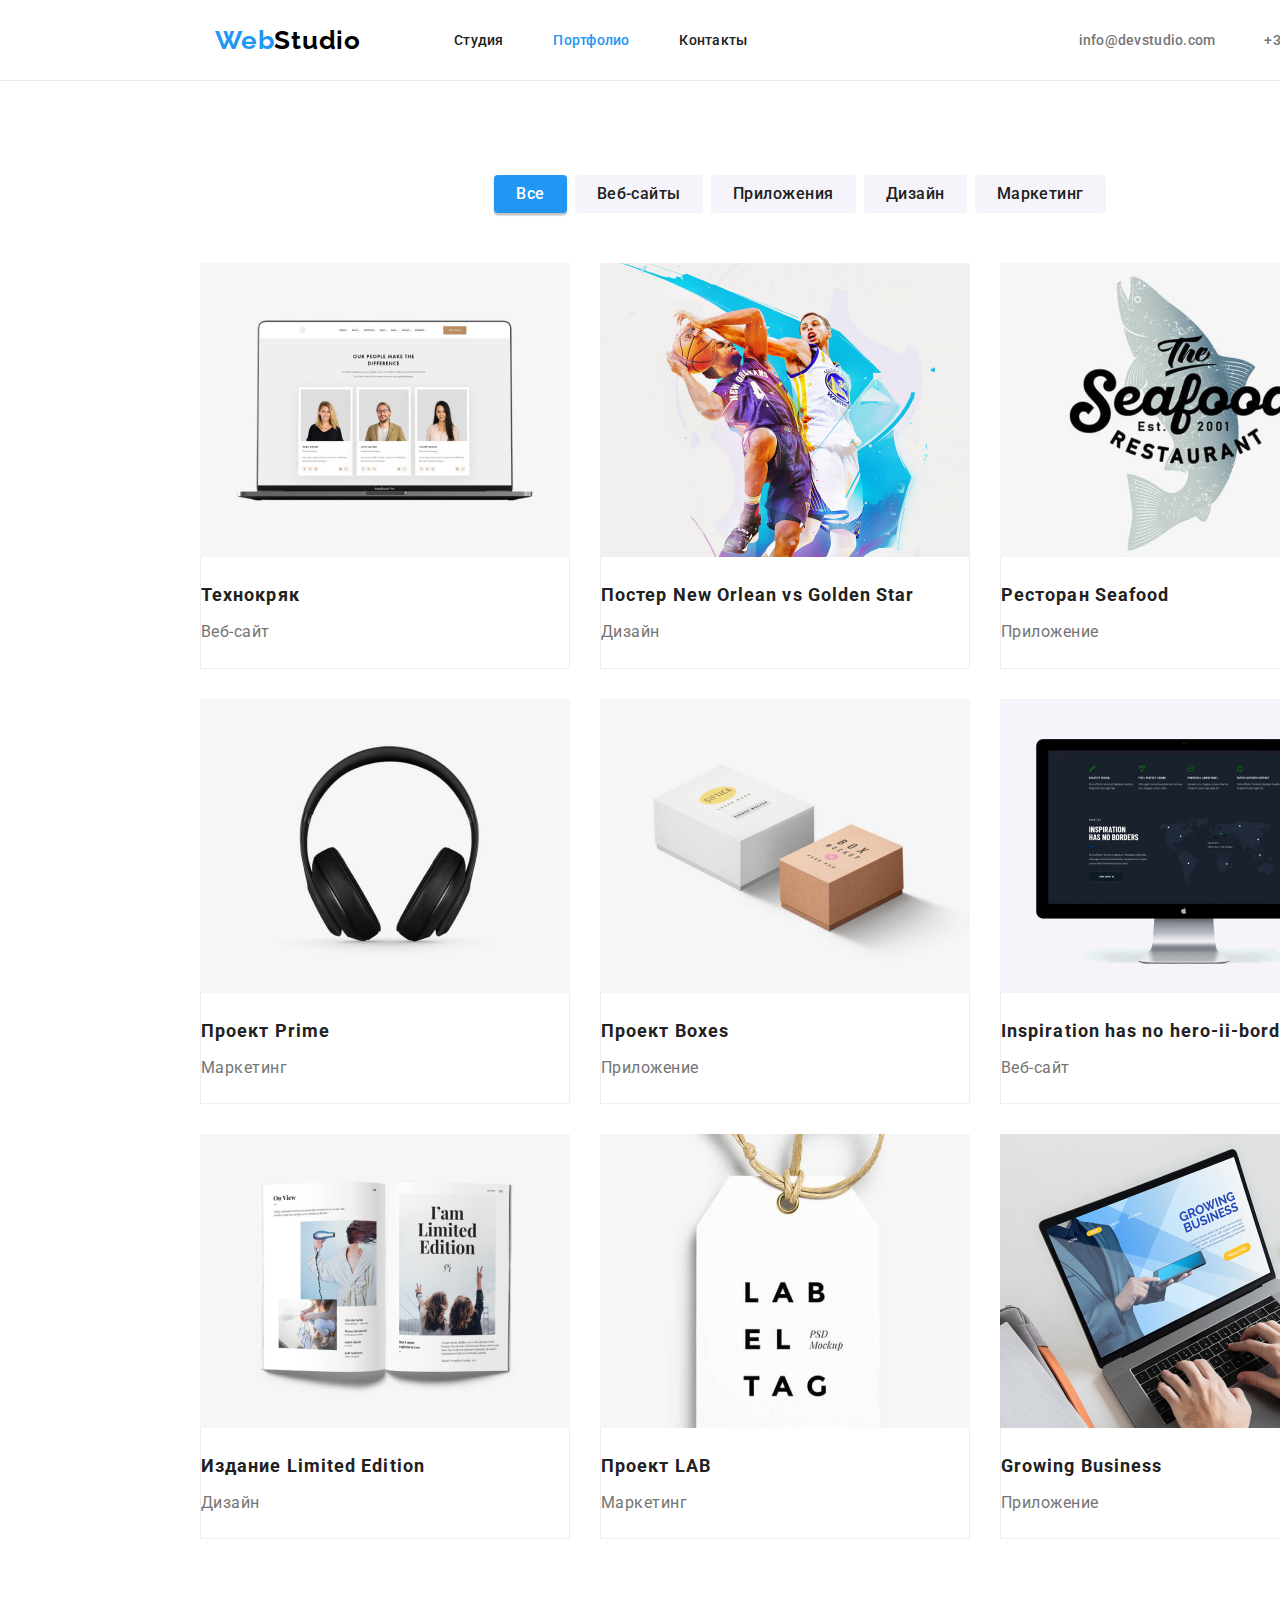
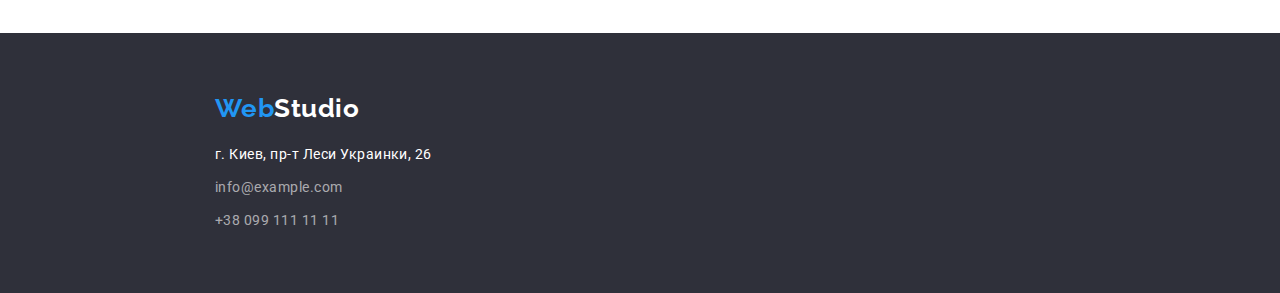
==== commit 8bb3df7f: "HW 3 7-40 17-08-2022" ====
--- a/portfolio.html
+++ b/portfolio.html
@@ -16,110 +16,106 @@
 <header>
     <section class="section header">
         <div class="container">
-            <a class="studio-logo" href="index.html" title="Наш Логотип"><span class="web-logo">Web</span>Studio</a>
-            <ul class="pages">
-                <li class="pages-item">
-                    <a class="studio-web" href="./index.html" title="Наша Студия">Студия</a>
+            <a class="header-logo" href="index.html" title="Наш Логотип"><span
+                    class="header-logo-web">Web</span>Studio</a>
+            <ul class="header-list">
+                <li class="header-item">
+                    <a class="header-link-web" href="./index.html" title="Наша Студия">Студия</a>
                 </li>
-                <li class="pages-item">
-                    <a class="light" href="./portfolio.html" title="Наши проекты">Портфолио</a>
+                <li class="header-item">
+                    <a class="header-link" href="./portfolio.html" title="Наши проекты">Портфолио</a>
                 </li>
-                <li class="pages-item">
-                    <a class="studio-web" href="./index.html" title="Наши контакты">Контакты</a>
+                <li class="header-item">
+                    <a class="header-link-web" href="./index.html" title="Наши контакты">Контакты</a>
                 </li>
             </ul>
-            <ul class="contact">
-                <li class="mail">
-                    <a class="contact-link" href="mailto:info@devstudio.com">info@devstudio.com</a>
+            <ul class="header-contact-list">
+                <li class="header-contact-item">
+                    <a class="header-contact-link" href="mailto:info@devstudio.com">info@devstudio.com</a>
                 </li>
-                <li class="mail">
-                    <a class="contact-link" href="tel:+380961111111">+38 096 111 11 11</a>
+                <li class="header-contact-item">
+                    <a class="header-contact-link" href="tel:+380961111111">+38 096 111 11 11</a>
                 </li>
             </ul>
         </div>
     </section>
 </header>
  <main>
-    <section class="section">
-
-        <h1 class="inspite">Главная секция</h1> 
-
-            <ul class="buttons">
-                <li class="button-item"><button type="button" class="all-button">Все</button></li>
-                <li class="button-item"><button type="button" class="web-button">Веб-сайты</button></li>
-                <li class="button-item"><button type="button" class="web-button">Приложения</button></li> 
-                <li class="button-item"><button type="button" class="web-button">Дизайн</button></li> 
-                <li class="button-item"><button type="button" class="web-button">Маркетинг</button></li> 
+    <section class="hero-port-section">
+        <h1 class="hero-port inspite">Главная секция</h1> 
+            <ul class="hero-port-list">
+                <li class="hero-port-item"><button type="button" class="hero-blue-btn">Все</button></li>
+                <li class="hero-port-item"><button type="button" class="hero-port-btn">Веб-сайты</button></li>
+                <li class="hero-port-item"><button type="button" class="hero-port-btn">Приложения</button></li> 
+                <li class="hero-port-item"><button type="button" class="hero-port-btn">Дизайн</button></li> 
+                <li class="hero-port-item"><button type="button" class="hero-port-btn">Маркетинг</button></li> 
             </ul>
     </section>
-    <section class="section">
-    <div class="container"> 
-            <ul class="wrap-container">
-             <li class="elements">
+    <section class="hero-ii-port">
+            <ul class="hero-ii-port-container">
+             <li class="hero-ii-port-item">
                 <img src="./images/img5.jpg" 
                      alt="Сайт ТЕХНОКРЯК" 
                      width="370" />
-                 <div class="border">
-                    <h2 class="works">Технокряк</h2>
-                    <p class="site-text">Веб-сайт</p>
+                 <div class="hero-ii-border">
+                    <h2 class="hero-ii-port-title">Технокряк</h2>
+                    <p class="hero-ii-port-text">Веб-сайт</p>
                  </div>
               </li>         
-                <li class="elements">
-                  
-                    <img src="./images/img6.jpg" alt="Постер New Orlean vs Golden Star" width="370" />
-                    
-                  <div class="border">
-                    <h2 class="works">Постер New Orlean vs Golden Star</h2>
-                    <p class="site-text">Дизайн</p>
+                <li class="hero-ii-port-item">                  
+                    <img src="./images/img6.jpg" alt="Постер New Orlean vs Golden Star" width="370" />                    
+                  <div class="hero-ii-border">
+                    <h2 class="hero-ii-port-title">Постер New Orlean vs Golden Star</h2>
+                    <p class="hero-ii-port-text">Дизайн</p>
                   </div>
                 </li>              
-                <li class="elements">                   
+                <li class="hero-ii-port-item">                   
                         <img src="./images/img7.jpg" alt="Ресторан Seafood" width="370" />
-                  <div class="border"> 
-                        <h2 class="works">Ресторан Seafood</h2>
-                         <p class="site-text">Приложение</p>
+                  <div class="hero-ii-border"> 
+                        <h2 class="hero-ii-port-title">Ресторан Seafood</h2>
+                         <p class="hero-ii-port-text">Приложение</p>
                   </div> 
                 </li>
-                    <li class="elements">                        
+                    <li class="hero-ii-port-item">                        
                         <img src="./images/img8.jpg" alt="Проект Prime" width="370" />
-                  <div class="border">
-                        <h2 class="works">Проект Prime</h2>
-                        <p class="site-text">Маркетинг</p>
+                  <div class="hero-ii-border">
+                        <h2 class="hero-ii-port-title">Проект Prime</h2>
+                        <p class="hero-ii-port-text">Маркетинг</p>
                   </div>
                 </li>
-                <li class="elements">                    
+                <li class="hero-ii-port-item">                    
                         <img src="./images/img9.jpg" alt="Проект Boxes" width="370" />
-                    <div class="border">
-                        <h2 class="works">Проект Boxes</h2>
-                        <p class="site-text">Приложение</p>
+                    <div class="hero-ii-border">
+                        <h2 class="hero-ii-port-title">Проект Boxes</h2>
+                        <p class="hero-ii-port-text">Приложение</p>
                     </div>
                 </li>
-                <li class="elements">                 
+                <li class="hero-ii-port-item">                 
                          <img src="./images/img10.jpg" alt="Inspiration has no Borders" width="370" />
-                    <div class="border">
-                        <h2 class="works">Inspiration has no Borders</h2>
-                         <p class="site-text">Веб-сайт</p>
+                    <div class="hero-ii-border">
+                        <h2 class="hero-ii-port-title">Inspiration has no hero-ii-borders</h2>
+                         <p class="hero-ii-port-text">Веб-сайт</p>
                     </div>
                 </li>
-                <li class="elements">                    
+                <li class="hero-ii-port-item">                    
                         <img src="./images/img11.jpg" alt="Издание Limited Edition" width="370" />
-                    <div class="border">
-                        <h2 class="works">Издание Limited Edition</h2>
-                        <p class="site-text">Дизайн</p>
+                    <div class="hero-ii-border">
+                        <h2 class="hero-ii-port-title">Издание Limited Edition</h2>
+                        <p class="hero-ii-port-text">Дизайн</p>
                     </div>
                 </li>
-                 <li class="elements">
+                 <li class="hero-ii-port-item">
                         <img src="./images/img12.jpg" alt="Проект LAB" width="370" />
-                    <div class="border">
-                        <h2 class="works">Проект LAB</h2>
-                        <p class="site-text">Маркетинг</p>
+                    <div class="hero-ii-border">
+                        <h2 class="hero-ii-port-title">Проект LAB</h2>
+                        <p class="hero-ii-port-text">Маркетинг</p>
                     </div>
                  </li>
-                   <li class="elements">
+                   <li class="hero-ii-port-item">
                         <img src="./images/img13.jpg" alt="Growing Business" width="370" />
-                     <div class="border">
-                        <h2 class="works">Growing Business</h2>
-                        <p class="site-text">Приложение</p>
+                     <div class="hero-ii-border">
+                        <h2 class="hero-ii-port-title">Growing Business</h2>
+                        <p class="hero-ii-port-text">Приложение</p>
                      </div>
                    </li>        
                </ul>
@@ -127,18 +123,18 @@
         </section>
    </main>
 <footer>
-    <a class="address-studio" href="./index.html" title="Наш Логотип"><span class="web-logo">Web</span>Studio</a>
+    <a class="footer-text" href="./index.html" title="Наш Логотип"><span class="header-logo-web">Web</span>Studio</a>
     <address>
         <ul class="footer-address">
-            <li class="left">
-                <a class="address-text" href="https://google.maps/" rel="noopener noreferrer">г. Киев, пр-т Леси
-                    Украинки, 26</a>
+            <li class="footer-list">
+                <a class="footer-map" href="https://google.maps/" 
+                                        rel="noopener noreferrer">г. Киев, пр-т Леси Украинки, 26</a>
             </li>
-            <li class="left">
-                <a class="address-info" href="mailto:info@example.com">info@example.com</a>
+            <li class="footer-list">
+                <a class="footer-link" href="mailto:info@example.com">info@example.com</a>
             </li>
-            <li class="left">
-                <a class="address-info" href="tel:+380991111111">+38 099 111 11 11</a>
+            <li class="footer-list">
+                <a class="footer-link" href="tel:+380991111111">+38 099 111 11 11</a>
             </li>
         </ul>
     </address>
--- a/css/styles.css
+++ b/css/styles.css
@@ -4,7 +4,6 @@
   text-decoration: none;
   list-style: none;
 }
-
 h1,
 h2,
 h3,
@@ -14,28 +13,40 @@
   margin: 0;
   padding: 0;
 }
-
+ul,
+ol {
+  margin-top: 0;
+  margin-bottom: 0;
+  padding-left: 0;
+}
 :root {
-  --text-color:  #757575;
+  --text-color: #757575;
   --title-color: #212121;
-  --color-blue: #2196F3;
+  --color-blue: #2196f3;
   --color-white: #ffffff;
   --color-black: #000000;
   --color-red: #990909;
-  --color-footer: #2F303A;
+  --color-footer: #2f303a;
   --color-whitesemi: rgba(255, 255, 255, 0.6);
-  --color-button-grey: #F5F4FA;
-  --color-button-blue: #188CE8;
+  --color-button-grey: #f5f4fa;
+  --color-button-blue: #188ce8;
 }
 
 /* Основные шрифт, цвет шр ифта и др. */
 
 body {
-  background-color:#FFFFFF;
+  background-color: #ffffff;
   color: var(--title-color);
   font-family: Roboto, sans-serif;
   font-weight: 500;
   letter-spacing: 0.03em;
+}
+html {
+  box-sizing: border-box;
+}
+*,
+*::before *::after {
+  box-sizing: inherit;
 }
 
 /* Полезное правило для удаления атрибутов в списке */
@@ -51,180 +62,157 @@
   display: block;
   max-width: 100%;
 }
-
+.container {
+  display: flex;
+  align-items: center;
+  justify-content: center;
+  max-width: 1200px;
+  width: 100%;
+  padding: 0 15px;
+  margin: 0 auto;
+}
 /* main-nav */
+
 .section {
   padding: 94px 0 94px;
-    margin: 0 auto 0;
-    text-align: center;
-    width: 1600px;
-  
-}
-
+  margin: 0 auto 0;
+  text-align: center;
+  width: 1600px;
+}
 .header {
-padding:25px 0;
-border-bottom: 1px solid #ECECEC;
-}
-/* 
- .section {
-  width: 1600px;
-  margin: 0 auto;
- } */
-
-.container, .container-footer { 
-  display: flex;
-  align-items: center;
-  justify-content: center;
-  width: 1200px;
-  padding: 0 15px;
-  margin:0 auto;
+  padding: 25px 0;
+  border-bottom: 1px solid #ececec;
 }
 
 /* Первая страница Студия */
 
-.studio-logo {
+.header-logo {
   margin-right: 93px;
-
   color: var(--color-black);
-  
   font-family: Raleway;
-    font-weight: 700;
-    font-size: 26px;
-    line-height: 1.17; 
-    letter-spacing: 0.03em;
-}
-
-.web-logo {
-  color: var(--color-blue);
-    font-family: Raleway;
-    font-weight: 700;
-    font-size: 26px;
-    line-height: 1.17;
-    letter-spacing: 0.03em;
-}
-
-.pages {  
+  font-weight: 700;
+  font-size: 26px;
+  line-height: 1.17;
+  letter-spacing: 0.03em;
+}
+.header-logo-web {
+  color: var(--color-blue);
+  font-family: Raleway;
+  font-weight: 700;
+  font-size: 26px;
+  line-height: 1.17;
+  letter-spacing: 0.03em;
+}
+.header-list {
   display: flex;
   width: 294px;
   justify-content: space-between;
   margin-right: 331px;
 }
-  
-.pages .light {
-  display: block; 
-
-  color: var(--color-blue);
-
+.header-list .header-link {
+  display: block;
+  color: var(--color-blue);
   font-family: Roboto;
   font-weight: 500;
   font-size: 14px;
   line-height: 1.17;
   letter-spacing: 0.02em;
 }
- 
-.pages .light:active {
-  color: var(--color-blue);
-
-}
- .pages .studio-web {
-  display: block;
-
-  color: var(--title-color);
-
+.header-list .header-link:active {
+  color: var(--color-blue);
+}
+.header-list .header-link-web {
+  display: block;
+  color: var(--title-color);
   font-family: Roboto;
   font-weight: 500;
   font-size: 14px;
   line-height: 1.17;
   letter-spacing: 0.02em;
 }
-
-.studio-web:hover,
-.studio-web:focus {
-  color: var(--color-blue);
-}
-
-.contact {
+.header-link-web:hover,
+.header-link-web:focus {
+  color: var(--color-blue);
+}
+.header-contact-list {
   display: flex;
   justify-content: space-between;
   width: 307px;
 }
-
-.contact-link {
-    color: var(--text-color);
-    font-size: 14px;
-    line-height: 1.17;
-    letter-spacing: 0.02em;
-  }
-
-
-.contact-link:hover,
-.contact-link:focus {
-  color: var(--color-blue);
-}
-
+.header-contact-link {
+  color: var(--text-color);
+  font-size: 14px;
+  line-height: 1.17;
+  letter-spacing: 0.02em;
+}
+.header-contact-link:hover,
+.cheader-contact-link:focus {
+  color: var(--color-blue);
+}
 /* Main solution */
-
-.blur {
-  height:600px;
+.hero {
+  height: 600px;
   text-align: center;
   background-color: var(--color-footer);
-}
-
-.effekt {
-  display: block;
-}
-
-.text {
-padding-top:106px;
-margin: 0 auto 30px;
-width: 696px;
-text-align: center;
-justify-content: center;
-
-  color: var(--color-white);
-
+  padding: 94px 0 94px;
+  margin: 0 auto 0;
+  width: 1600px;
+}
+.hero-container {
+  display: block;
+}
+.hero-text {
+  padding-top: 106px;
+  margin: 0 auto 30px;
+  width: 696px;
+  text-align: center;
+  justify-content: center;
+  color: var(--color-white);
   font-weight: 900;
   font-size: 44px;
   line-height: 1.36;
   text-transform: uppercase;
-  letter-spacing: 0.06em;  
-}
-
-.main-button {
-  display: inline-block; 
+  letter-spacing: 0.06em;
+}
+.hero-btn {
+  display: inline-block;
   min-width: 200px;
   padding: 10px 32px;
-  border-radius: 4px;    
-  box-shadow: 0px 4px 4px rgba(0, 0, 0, 0.15);     
-  background-color: var(--color-blue);  
-  color: var(--color-white);    
+  border-radius: 4px;
+  box-shadow: 0px 4px 4px rgba(0, 0, 0, 0.15);
+  background-color: var(--color-blue);
+  color: var(--color-white);
   font-family: Roboto;
   font-weight: 700;
   font-size: 16px;
   line-height: 1.88;
   letter-spacing: 0.06em;
   cursor: pointer;
-  border:none;
-}
-
+  border: none;
+}
 .button:hover,
 .button:focus {
   background-color: var(--color-button-blue);
 }
-  
-
-.icon {
-  padding-top: 0;
-}
-
-.features {
-  display: block;
+.hero-ii {
+  padding: 94px 0 0;
+  margin: 0 auto 0;
+  text-align: center;
+  width: 1600px;
+}
+.hero-ii-text {
+  display: none;
+}
+.hero-ii-item {
+  display: block;
+  padding-bottom: 0;
   width: 270px;
-  padding-bottom: 0;
-}
-
-.rules-list { 
-  text-align: left; 
+}
+.hero-ii-item:not(:last-child) {
+  margin-right: 30px;
+}
+.hero-ii-title {
+  text-align: left;
   margin-bottom: 10px;
   color: var(--title-color);
   font-weight: 700;
@@ -232,103 +220,98 @@
   line-height: 1.17;
   text-transform: uppercase;
 }
-
-.rules-text {
+.hero-ii-item-text {
   text-align: left;
   color: var(--text-color);
   font-weight: 400;
   font-size: 14px;
   line-height: 1.71;
 }
-
-
-
-.practice {
-  padding-bottom: 50px;  
+.hero-iii {
+  padding: 94px 0 0;
+  margin: 0 auto 0;
+  text-align: center;
+  width: 1600px;
+}
+.hero-iii-item {
+  padding: 0 0 94px;
+  margin: 0 auto 0;
+  text-align: center;
+  width: 1600px;
+}
+.hero-iii-title {
+  padding-bottom: 50px;
   color: var(--title-color);
   font-weight: 700;
   font-size: 36px;
   line-height: 1.17;
   text-align: center;
 }
-
-.task-item:not(:last-child) {
-margin-right: 30px;
-}
-
-.team {
+.hero-iii-item:not(:last-child) {
+  margin-right: 30px;
+}
+.hero-iv-team {
+  padding: 94px 0 94px;
+  margin: 0 auto 0;
+  text-align: center;
+  width: 1600px;
   background-color: var(--color-button-grey);
-  padding-bottom: 94px;
-}
-
-.photo-item {
+}
+.hero-iv-item {
+  padding: 0 0 0;
+  margin: 0 auto 0;
+  text-align: center;
+}
+.hero-iv-item:not(:last-child) {
+  margin-right: 30px;
+}
+.hero-iv-item {
   border-radius: 0px 0px 4px 4px;
-  bottom-shadow: ;
-  background-color: #FFFFFF;
-  box-shadow: 0px 1px 3px rgba(0, 0, 0, 0.12),
-   0px 1px 1px rgba(0, 0, 0, 0.14), 
-   0px 2px 1px rgba(0, 0, 0, 0.2);
-}
-
-.profil .photo-item:not(:last-child) {
-  margin-right: 30px;
-}
-.profil {
+  background-color: #ffffff;
+  box-shadow: 0px 1px 3px rgba(0, 0, 0, 0.12), 0px 1px 1px rgba(0, 0, 0, 0.14),
+    0px 2px 1px rgba(0, 0, 0, 0.2);
+}
+.hero-iv-list {
   display: flex;
   justify-content: center;
   width: 1200px;
-  padding-bottom:94px;
-}
-
-
-.portrait {
-  width: 1600px;
-}
-.worker {
-  display: block;
-  width:270px;
-  text-align: center;  
-}
-
-.photo-item:not(:last-child) {
+  margin: 0 auto;
+}
+
+.hero-iv-item:not(:last-child) {
   margin-right: 30px;
 }
 
-.name {
+.hero-iv-worker {
+  display: block;
+  width: 270px;
+  text-align: center;
+}
+.hero-iv-name {
   padding-top: 30px;
   padding-bottom: 10px;
   color: var(--title-color);
   font-size: 16px;
   line-height: 1.17;
 }
-
-.profi-text {
+.hero-iv-text {
   margin-bottom: 30px;
   color: var(--text-color);
   font-weight: 400;
   font-size: 16px;
   line-height: 1.17;
 }
-
-footer {  
+footer {
   padding-bottom: 60px;
-  width:1600px;
-  margin: 0 auto 0;
-  text-align: center; 
-  background-color:var(--color-footer);
-}
-
-.l {
-  display:block;
-  margin-top: 20px;
-  text-align: left;
-}
-
-.footer-address .left:not(:last-child) {
-margin-bottom:9px;
-}
-
-.address-studio {
+  width: 1600px;
+  margin: 0 auto 0;
+  text-align: center;
+  background-color: var(--color-footer);
+}
+.footer-address .footer-list:not(:last-child) {
+  margin-bottom: 9px;
+}
+.footer-text {
   display: block;
   text-align: left;
   padding-left: 215px;
@@ -342,8 +325,7 @@
   line-height: 1.11;
   font-style: normal;
 }
-
-.address-text {
+.footer-map {
   display: block;
   text-align: left;
   padding-left: 215px;
@@ -353,21 +335,17 @@
   line-height: 1.71;
   font-style: normal;
 }
-
-.address-text:not(:last-child) {
- margin-top: 9px; 
-}
-
-
-.address-text:hover,
-.address-text:focus {
-  color: var(--color-blue);
-}
-
-.address-info {
-  display: block;
-    text-align: left;
-    padding-left: 215px;
+.footer-map:not(:last-child) {
+  margin-top: 9px;
+}
+.footer-map:hover,
+.footer-map:focus {
+  color: var(--color-blue);
+}
+.footer-link {
+  display: block;
+  text-align: left;
+  padding-left: 215px;
   color: var(--color-whitesemi);
   font-weight: 400;
   font-size: 14px;
@@ -375,114 +353,116 @@
   text-decoration-line: none;
   font-style: normal;
 }
-
-.address-info:hover,
-.address-info:focus {
-  color: var(--color-blue);
-}
-
-
-
-
-
- /*  Вторая страница Portfolio */
-
-
-
+.footer-link:hover,
+.footer-link:focus {
+  color: var(--color-blue);
+}
+
+/*  Вторая страница Portfolio */
+
+.hero-port-section {
+  padding: 94px 0 0;
+  margin: 0 auto 0;
+  text-align: center;
+  width: 1600px;
+}
 
 .inspite {
   display: none;
 }
 
-.buttons {
+.hero-port-list {
   display: flex;
   justify-content: center;
-  align-items: flex-start;
   border: none;
 }
 
-.buttons .button-item:not(:last-child) {
+.hero-blue-btn {
+  padding: 6px 22px;
+  background-color: var(--color-blue);
+  color: var(--color-white);
+  font-family: Roboto;
+  font-weight: 500;
+  font-size: 16px;
+  line-height: 1.63;
+  letter-spacing: 0.03em;
+  cursor: pointer;
+  box-shadow: 0px 3px 1px rgba(0, 0, 0, 0.1), 0px 1px 2px rgba(0, 0, 0, 0.08),
+    0px 2px 2px rgba(0, 0, 0, 0.12);
+  border-radius: 4px;
+  border: none;
+}
+
+.hero-blue-btn:hover,
+.hero-blue-btn:focus {
+  background-color: var(--color-button-blue);
+}
+
+.hero-port-item {
+  color: var(--title-color);
+  font-weight: 500;
+  font-size: 16px;
+  line-height: 1.63;
+  letter-spacing: 0.03em;
+  cursor: pointer;
+  border-radius: 4px;
+  border: none;
+}
+.hero-port-item:not(:last-child) {
   margin-right: 8px;
   background-color: var(--color-button-grey);
-  
-}
-
-.all-button {
+}
+.hero-port-btn {
   padding: 6px 22px;
-
-  background-color: var(--color-blue);
-  color: var(--color-white);
+  background-color: var(--color-button-grey);
+  color: var(--title-color);
   font-family: Roboto;
   font-weight: 500;
   font-size: 16px;
   line-height: 1.63;
   letter-spacing: 0.03em;
-  cursor: pointer;
-
   border: none;
-}
-
-.all-button:hover,
-.all-button:focus {
+  border-radius: 4px;
+}
+.hero-port-btn:hover,
+.hero-port-btn:focus {
   background-color: var(--color-button-blue);
-}
-
-.web-button {
-  padding: 6px 22px;
-
-  background-color: var(--color-button-grey);
-  color: var(--title-color);
-  font-family: Roboto;
-  font-weight: 500;
-  font-size: 16px;
-  line-height: 1.63;
-  letter-spacing: 0.03em;
-
-  border: none;
-}
-
-.web-button:hover,
-.web-button:focus {
-  background-color: var(--color-button-blue);
-  color: var(--color-white);
-}
-
-.wrap-container {
- display:flex;
- flex-wrap:wrap;
- margin-top: 30px;
-}
-
-.elements {
+  color: var(--color-white);
+}
+.hero-ii-port {
+  padding: 0 0 94px;
+  margin: 0 auto 0;
+  text-align: center;
+  width: 1600px;
+}
+.hero-ii-port-container {
+  display: flex;
+  flex-wrap: wrap;
+  padding-top: 50px;
+  margin: 0 auto;
+  width: 1200px;
+}
+.hero-ii-port-item {
+  margin-right: 30px;
+  margin-bottom: 30px;
   width: 370px;
-  margin-right: 30px;
-  margin-bottom: 34px;
-}
-
-
-.elements:nth-child(3n) {
+  text-align: left;
+}
+.hero-ii-port-item:nth-child(3n) {
   margin: 0;
 }
-
-
-.elements:nth-last-child(-n+3) {
+.hero-ii-port-item:nth-last-child(-n + 3) {
   margin-bottom: 0;
 }
-
-.border {
-  border-left: 1px solid #EEEEEE;
-  border-bottom: 1px solid #EEEEEE;
-  border-right: 1px solid #EEEEEE;
-}
-
-.works {
+.hero-ii-border {
+  border-left: 1px solid #eeeeee;
+  border-bottom: 1px solid #eeeeee;
+  border-right: 1px solid #eeeeee;
+}
+.hero-ii-port-title {
   padding-top: 20px;
-  margin-top: 0px;
   margin-bottom: 4px;
-  margin-left: 24px;
-
-  color: var(--title-color);
-
+  color: var(--title-color);
   font-family: Roboto;
   font-weight: 700;
   font-size: 18px;
@@ -490,28 +470,10 @@
   letter-spacing: 0.06em;
   text-transform: none;
 }
-
-.site-text {
-  margin-top: 0px;
-  margin-left: 24px;
-  margin-bottom: 20px;
+.hero-ii-port-text {
+  padding-bottom: 20px;
+  font-weight: 400;
   color: var(--text-color);
   font-size: 16px;
   line-height: 1.88;
 }
-
-
-
-
-
-
-
-
-
-
-
-
-
-
-
-
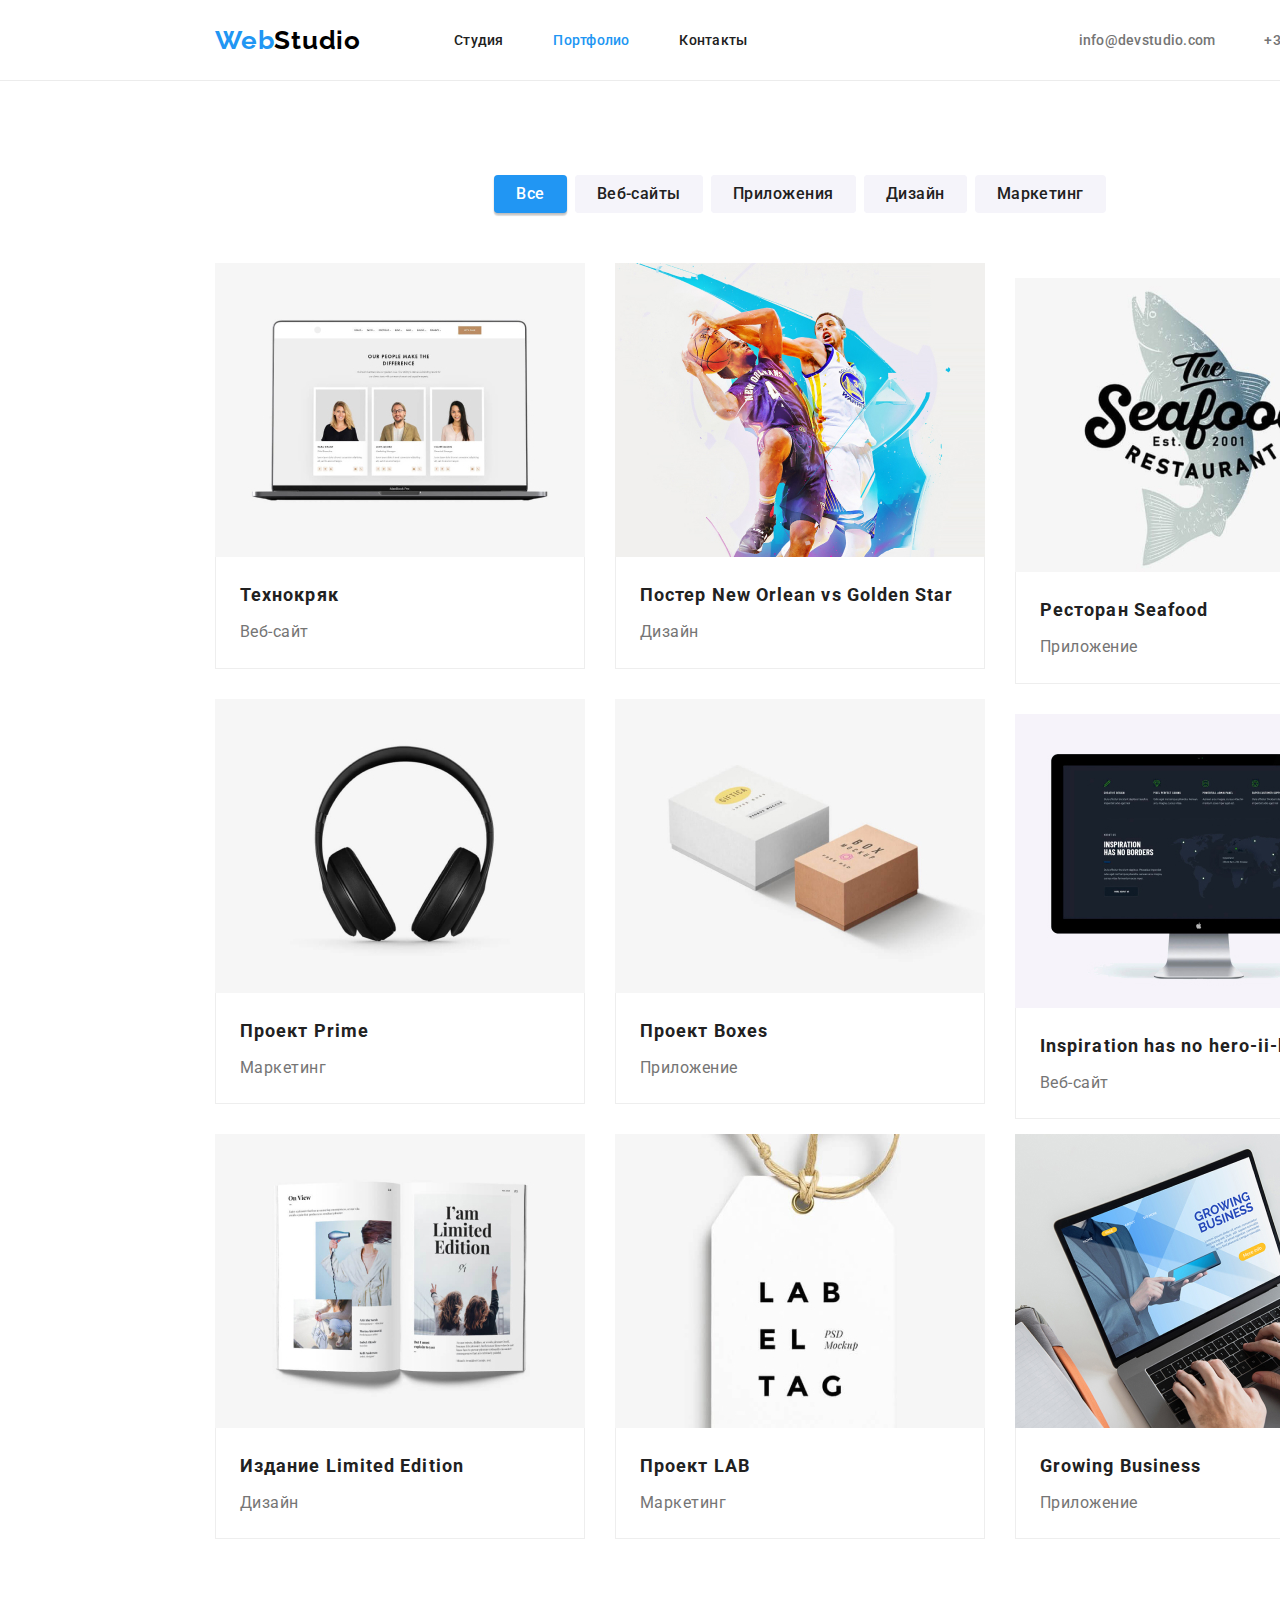
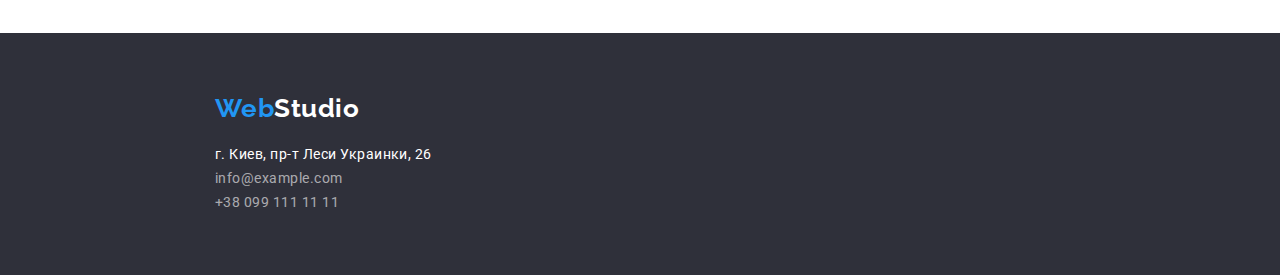
==== commit d35c13bb: "HW 3 17-43 17-08-2022" ====
--- a/portfolio.html
+++ b/portfolio.html
@@ -14,45 +14,45 @@
 </head>
 <body >
 <header>
-    <section class="section header">
+      <section class="section header">
         <div class="container">
-            <a class="header-logo" href="index.html" title="Наш Логотип"><span
-                    class="header-logo-web">Web</span>Studio</a>
-            <ul class="header-list">
-                <li class="header-item">
-                    <a class="header-link-web" href="./index.html" title="Наша Студия">Студия</a>
-                </li>
-                <li class="header-item">
-                    <a class="header-link" href="./portfolio.html" title="Наши проекты">Портфолио</a>
-                </li>
-                <li class="header-item">
-                    <a class="header-link-web" href="./index.html" title="Наши контакты">Контакты</a>
-                </li>
-            </ul>
-            <ul class="header-contact-list">
-                <li class="header-contact-item">
-                    <a class="header-contact-link" href="mailto:info@devstudio.com">info@devstudio.com</a>
-                </li>
-                <li class="header-contact-item">
-                    <a class="header-contact-link" href="tel:+380961111111">+38 096 111 11 11</a>
-                </li>
-            </ul>
+          <a class="header-logo" href="index.html" title="Наш Логотип"
+            ><span class="header-logo-web">Web</span>Studio</a
+          >
+          <ul class="header-list">
+            <li class="header-item">
+              <a class="header-link-web" href="./index.html" title="Наша Студия">Студия</a>
+            </li>
+            <li class="header-item">
+              <a class="   header-link" href="./portfolio.html" title="Наши проекты">Портфолио</a>
+            </li>
+            <li class="header-item">
+              <a class="header-link-web" href="./index.html" title="Наши контакты">Контакты</a>
+            </li>
+          </ul>
+          <ul class="header-contact-list">
+            <li class="header-contact-item">
+              <a class="header-contact-link" href="mailto:info@devstudio.com">info@devstudio.com</a>
+            </li>
+            <li class="header-contact-item">
+              <a class="header-contact-link" href="tel:+380961111111">+38 096 111 11 11</a>
+            </li>
+          </ul>
         </div>
-    </section>
-</header>
+      </section>
+    </header>
  <main>
-    <section class="hero-port-section">
-        <h1 class="hero-port inspite">Главная секция</h1> 
-            <ul class="hero-port-list">
+    <section class="section">
+        <h1 class="hero-port visually-hidden">Главная секция</h1> 
+            <ul class="container">
                 <li class="hero-port-item"><button type="button" class="hero-blue-btn">Все</button></li>
                 <li class="hero-port-item"><button type="button" class="hero-port-btn">Веб-сайты</button></li>
                 <li class="hero-port-item"><button type="button" class="hero-port-btn">Приложения</button></li> 
                 <li class="hero-port-item"><button type="button" class="hero-port-btn">Дизайн</button></li> 
                 <li class="hero-port-item"><button type="button" class="hero-port-btn">Маркетинг</button></li> 
             </ul>
-    </section>
-    <section class="hero-ii-port">
-            <ul class="hero-ii-port-container">
+       <!-- <section class="hero-ii-port"> -->
+            <ul class="container hero-ii-port-container">
              <li class="hero-ii-port-item">
                 <img src="./images/img5.jpg" 
                      alt="Сайт ТЕХНОКРЯК" 
@@ -125,7 +125,7 @@
 <footer>
     <a class="footer-text" href="./index.html" title="Наш Логотип"><span class="header-logo-web">Web</span>Studio</a>
     <address>
-        <ul class="footer-address">
+        <ul class="container footer-container">
             <li class="footer-list">
                 <a class="footer-map" href="https://google.maps/" 
                                         rel="noopener noreferrer">г. Киев, пр-т Леси Украинки, 26</a>
--- a/css/styles.css
+++ b/css/styles.css
@@ -1,9 +1,18 @@
 /* Цвет основы и цветoвая гамма страницы */
+
+html {
+  box-sizing: border-box;
+}
+*,
+*::before *::after {
+  box-sizing: inherit;
+}
 
 * {
   text-decoration: none;
   list-style: none;
 }
+
 h1,
 h2,
 h3,
@@ -13,12 +22,14 @@
   margin: 0;
   padding: 0;
 }
+
 ul,
 ol {
   margin-top: 0;
   margin-bottom: 0;
   padding-left: 0;
 }
+
 :root {
   --text-color: #757575;
   --title-color: #212121;
@@ -41,13 +52,6 @@
   font-weight: 500;
   letter-spacing: 0.03em;
 }
-html {
-  box-sizing: border-box;
-}
-*,
-*::before *::after {
-  box-sizing: inherit;
-}
 
 /* Полезное правило для удаления атрибутов в списке */
 
@@ -325,10 +329,20 @@
   line-height: 1.11;
   font-style: normal;
 }
+.footer-container {
+  display: block;
+  padding: 0;
+  margin: 0;
+}
+
+.footer-list {
+  display: block;
+  padding-left: 215px;
+}
+
 .footer-map {
   display: block;
   text-align: left;
-  padding-left: 215px;
   color: var(--color-white);
   font-weight: 400;
   font-size: 14px;
@@ -345,7 +359,6 @@
 .footer-link {
   display: block;
   text-align: left;
-  padding-left: 215px;
   color: var(--color-whitesemi);
   font-weight: 400;
   font-size: 14px;
@@ -365,10 +378,6 @@
   margin: 0 auto 0;
   text-align: center;
   width: 1600px;
-}
-
-.inspite {
-  display: none;
 }
 
 .hero-port-list {
@@ -461,6 +470,7 @@
 }
 .hero-ii-port-title {
   padding-top: 20px;
+  padding-left: 24px;
   margin-bottom: 4px;
   color: var(--title-color);
   font-family: Roboto;
@@ -472,8 +482,22 @@
 }
 .hero-ii-port-text {
   padding-bottom: 20px;
+  padding-left: 24px;
   font-weight: 400;
   color: var(--text-color);
   font-size: 16px;
   line-height: 1.88;
 }
+
+.visually-hidden {
+  position: absolute;
+  white-space: nowrap;
+  width: 1px;
+  height: 1px;
+  overflow: hidden;
+  border: 0;
+  padding: 0;
+  clip: rect(0 0 0 0);
+  clip-path: inset(50%);
+  margin: -1px;
+}
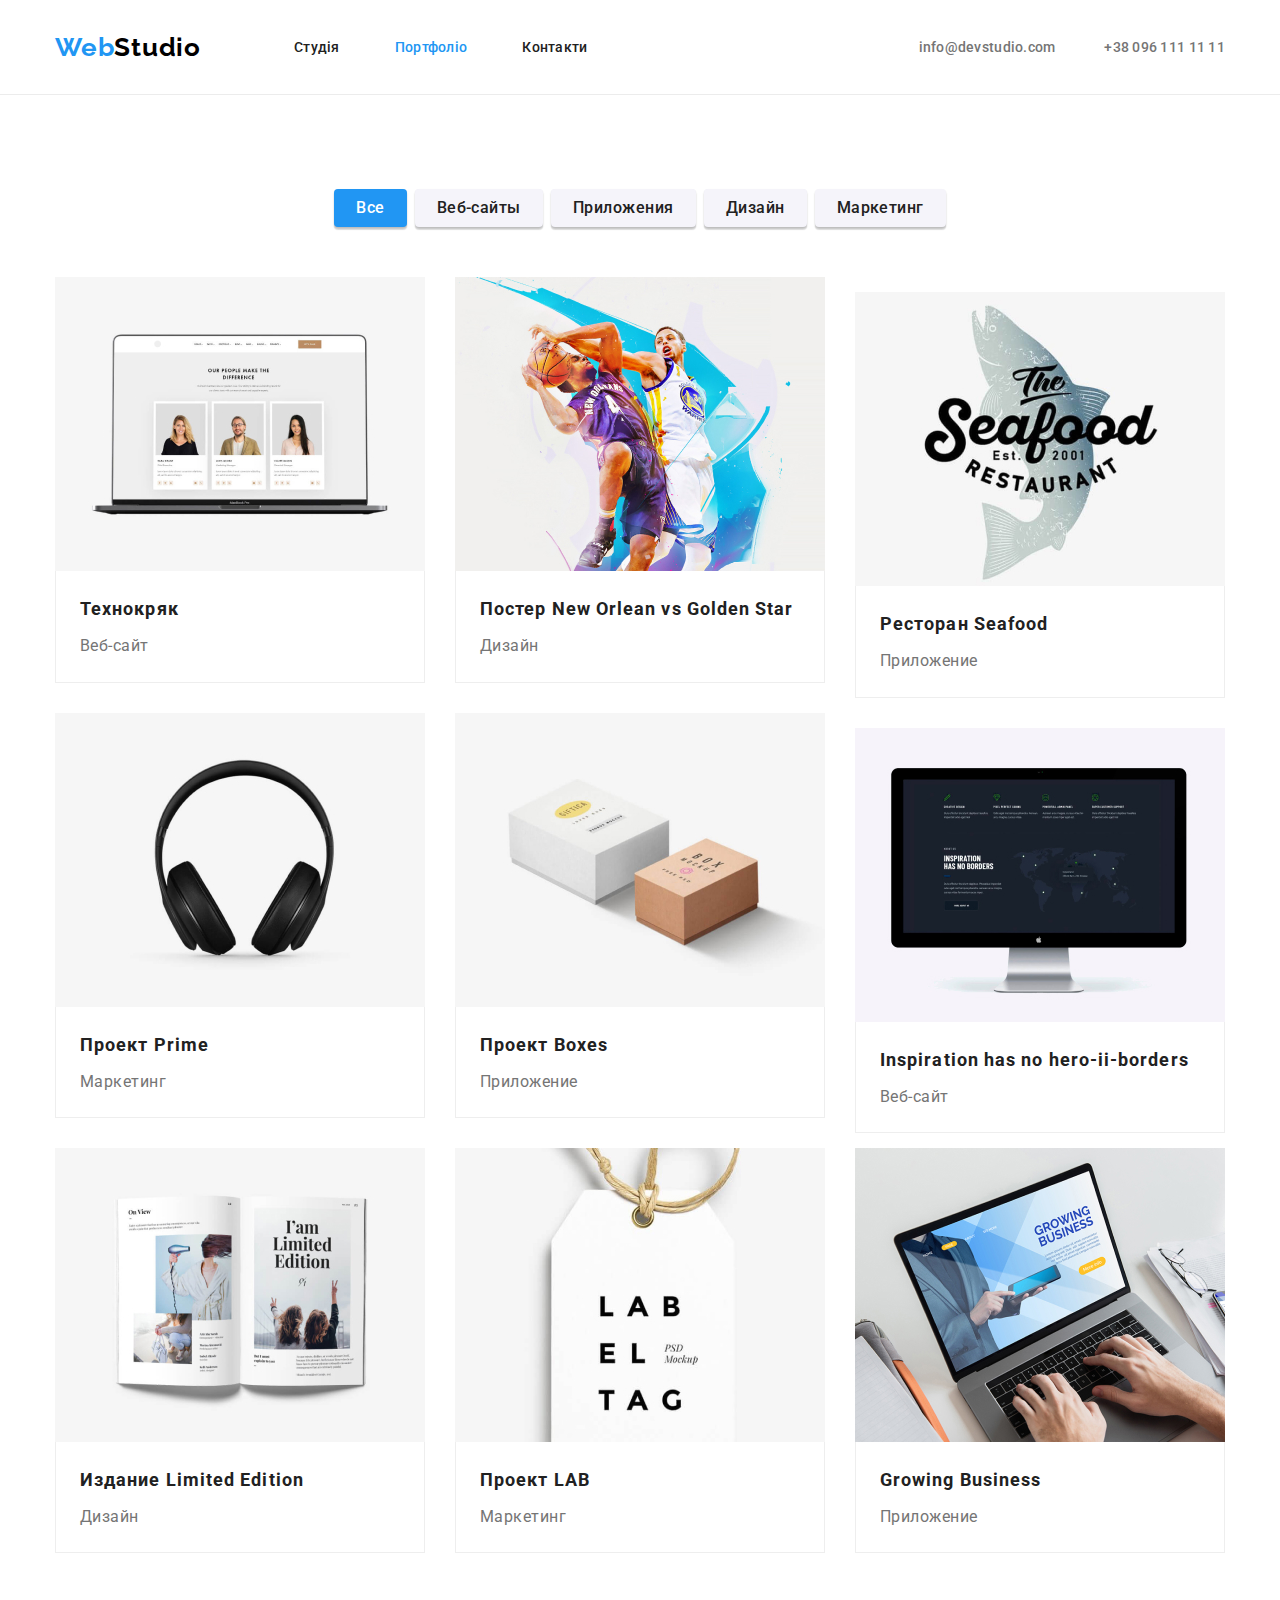
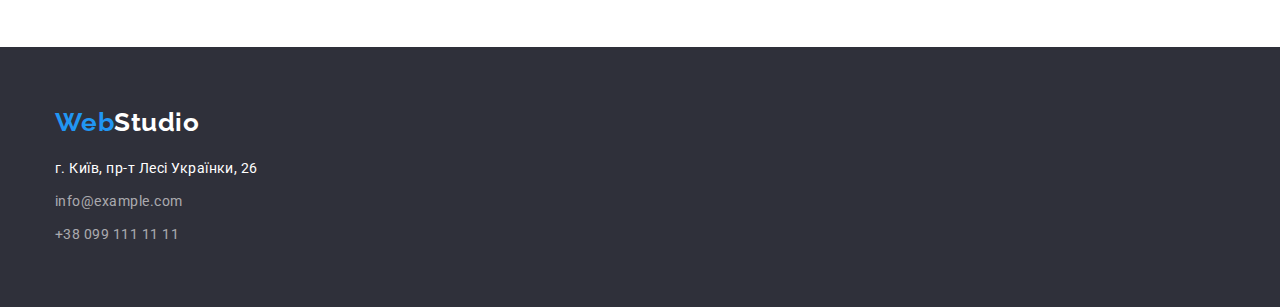
==== commit 4aa687a4: "HW 3 17-34 23-08-2022" ====
--- a/portfolio.html
+++ b/portfolio.html
@@ -1,33 +1,38 @@
 <!DOCTYPE html>
 <html lang="ru">
-<head>
-    <meta charset="UTF-8">
-    <meta http-equiv="X-UA-Compatible" content="IE=edge">
-    <meta name="viewport" content="width=device-width, initial-scale=1.0">
-    <title>Document</title>
-    <link rel="preconnect" href="https://fonts.googleapis.com">
-    <link rel="preconnect" href="https://fonts.gstatic.com" crossorigin>
-    <link href="https://fonts.googleapis.com/css2?family=Raleway:wght@700&family=Roboto:wght@400;500;700;900&display=swap"
-        rel="stylesheet">
-    <link rel="stylesheet" href="https://cdnjs.cloudflare.com/ajax/libs/modern-normalize/1.1.0/modern-normalize.min.css">
+  <head>
+    <meta charset="UTF-8" />
+    <meta http-equiv="X-UA-Compatible" content="IE=edge" />
+    <meta hero-iv-name="viewport" content="width=device-width, initial-scale=1.0" />
+    <title>Главная</title>
+    <link rel="preconnect" href="https://fonts.googleapis.com" />
+    <link rel="preconnect" href="https://fonts.gstatic.com" crossorigin />
+    <link
+      href="https://fonts.googleapis.com/css2?family=Raleway:wght@700&family=Roboto:wght@400;500;700;900&display=swap"
+      rel="stylesheet"
+    />
+    <link
+      rel="stylesheet"
+      href="https://cdnjs.cloudflare.com/ajax/libs/modern-normalize/1.1.0/modern-normalize.min.css"
+    />
     <link rel="stylesheet" href="./css/styles.css" />
-</head>
-<body >
-<header>
-      <section class="section header">
+  </head>
+  <body>
+    <header class="line-border">
+      <!-- <section class="section header"> -->
         <div class="container">
           <a class="header-logo" href="index.html" title="Наш Логотип"
             ><span class="header-logo-web">Web</span>Studio</a
           >
           <ul class="header-list">
             <li class="header-item">
-              <a class="header-link-web" href="./index.html" title="Наша Студия">Студия</a>
+              <a class="header-link-web" href="./index.html" title="Наша Студія">Студія</a>
             </li>
             <li class="header-item">
-              <a class="   header-link" href="./portfolio.html" title="Наши проекты">Портфолио</a>
+              <a class="header-link" href="./portfolio.html" title="Наші проекти">Портфоліо</a>
             </li>
             <li class="header-item">
-              <a class="header-link-web" href="./index.html" title="Наши контакты">Контакты</a>
+              <a class="header-link-web" href="./index.html" title="Наші контакти">Контакти</a>
             </li>
           </ul>
           <ul class="header-contact-list">
@@ -123,21 +128,32 @@
         </section>
    </main>
 <footer>
-    <a class="footer-text" href="./index.html" title="Наш Логотип"><span class="header-logo-web">Web</span>Studio</a>
-    <address>
-        <ul class="container footer-container">
-            <li class="footer-list">
-                <a class="footer-map" href="https://google.maps/" 
-                                        rel="noopener noreferrer">г. Киев, пр-т Леси Украинки, 26</a>
+      <!-- <div class="container main-footer"> -->
+        <div class=" container footer-container">
+          <a class="footer-text" href="./index.html" title="Наш Логотип"
+            ><span class="header-logo-web">Web</span>Studio</a
+          >
+          <ul>
+            <li class="footer-item">
+              <a
+                class="footer-map"
+                href="https://google.maps/"
+                rel="noopener noreferrer"
+              >
+                г. Київ, пр-т Лесі Українки, 26</a
+              >
             </li>
-            <li class="footer-list">
-                <a class="footer-link" href="mailto:info@example.com">info@example.com</a>
+            <li class="footer-item">
+              <a class="footer-link" href="mailto:info@example.com"
+                >info@example.com</a
+              >
             </li>
-            <li class="footer-list">
-                <a class="footer-link" href="tel:+380991111111">+38 099 111 11 11</a>
+            <li class="footer-item">
+              <a class="footer-link" href="tel:+380991111111"
+                >+38 099 111 11 11</a
+              >
             </li>
-        </ul>
-    </address>
-</footer>
+          </ul>
+        </div>
 </body>
 </html>--- a/css/styles.css
+++ b/css/styles.css
@@ -3,6 +3,7 @@
 html {
   box-sizing: border-box;
 }
+
 *,
 *::before *::after {
   box-sizing: inherit;
@@ -66,6 +67,7 @@
   display: block;
   max-width: 100%;
 }
+
 .container {
   display: flex;
   align-items: center;
@@ -75,20 +77,30 @@
   padding: 0 15px;
   margin: 0 auto;
 }
+
 /* main-nav */
 
+.container-list {
+  display: flex;
+  justify-content: center;
+  max-width: 1200px;
+  width: 100%;
+  padding: 0 15px;
+  margin: 0 auto;
+}
+
 .section {
-  padding: 94px 0 94px;
-  margin: 0 auto 0;
-  text-align: center;
-  width: 1600px;
-}
-.header {
-  padding: 25px 0;
+  padding-top: 94px;
+  padding-bottom: 94px;
+}
+
+.line-border {
+  padding: 32px 0;
   border-bottom: 1px solid #ececec;
-}
-
-/* Первая страница Студия */
+  margin: 0 auto;
+}
+
+/* Перша сторінка Студія */
 
 .header-logo {
   margin-right: 93px;
@@ -153,14 +165,12 @@
 .cheader-contact-link:focus {
   color: var(--color-blue);
 }
-/* Main solution */
 .hero {
+  margin: 0 auto;
   height: 600px;
   text-align: center;
   background-color: var(--color-footer);
-  padding: 94px 0 94px;
-  margin: 0 auto 0;
-  width: 1600px;
+  /* width: 1600px; */
 }
 .hero-container {
   display: block;
@@ -198,15 +208,16 @@
 .button:focus {
   background-color: var(--color-button-blue);
 }
+
 .hero-ii {
-  padding: 94px 0 0;
+  padding: 94px 0 94px;
   margin: 0 auto 0;
   text-align: center;
   width: 1600px;
 }
-.hero-ii-text {
+/* .hero-ii-text {
   display: none;
-}
+} */
 .hero-ii-item {
   display: block;
   padding-bottom: 0;
@@ -215,6 +226,20 @@
 .hero-ii-item:not(:last-child) {
   margin-right: 30px;
 }
+/* 
+.hero-ii-item::before {
+  display: block;
+  content: '';
+  width: 270px;
+  height: 120px;
+  outline: 2px solid red;
+  background-size: 70px;
+  background-repeat: no-repeat;
+  background-position: center;
+  background-color: var(--color-button-grey);
+  margin-bottom: 30px;
+} */
+
 .hero-ii-title {
   text-align: left;
   margin-bottom: 10px;
@@ -231,20 +256,22 @@
   font-size: 14px;
   line-height: 1.71;
 }
+
 .hero-iii {
-  padding: 94px 0 0;
+  padding-top: 0;
+  padding-bottom: 94px;
   margin: 0 auto 0;
   text-align: center;
   width: 1600px;
 }
 .hero-iii-item {
-  padding: 0 0 94px;
+  /* padding: 0 0 94px; */
   margin: 0 auto 0;
   text-align: center;
   width: 1600px;
 }
 .hero-iii-title {
-  padding-bottom: 50px;
+  margin-bottom: 50px;
   color: var(--title-color);
   font-weight: 700;
   font-size: 36px;
@@ -306,10 +333,8 @@
   line-height: 1.17;
 }
 footer {
-  padding-bottom: 60px;
-  width: 1600px;
-  margin: 0 auto 0;
-  text-align: center;
+  margin: 0 auto 0;
+  text-align: left;
   background-color: var(--color-footer);
 }
 .footer-address .footer-list:not(:last-child) {
@@ -318,10 +343,8 @@
 .footer-text {
   display: block;
   text-align: left;
-  padding-left: 215px;
   padding-top: 60px;
   margin-bottom: 20px;
-  text-align: left;
   color: var(--color-white);
   font-family: Raleway;
   font-weight: 700;
@@ -331,13 +354,15 @@
 }
 .footer-container {
   display: block;
-  padding: 0;
-  margin: 0;
-}
-
-.footer-list {
-  display: block;
-  padding-left: 215px;
+  padding-bottom: 60px;
+}
+
+.footer-item {
+  display: block;
+}
+
+.footer-container .footer-item:not(:last-child) {
+  margin-bottom: 9px;
 }
 
 .footer-map {
@@ -349,12 +374,15 @@
   line-height: 1.71;
   font-style: normal;
 }
-.footer-map:not(:last-child) {
-  margin-top: 9px;
-}
+
 .footer-map:hover,
 .footer-map:focus {
   color: var(--color-blue);
+}
+.main-footer {
+  display: flex;
+  align-items: flex-start;
+  justify-content: left;
 }
 .footer-link {
   display: block;
@@ -370,14 +398,10 @@
 .footer-link:focus {
   color: var(--color-blue);
 }
-
-/*  Вторая страница Portfolio */
-
 .hero-port-section {
   padding: 94px 0 0;
   margin: 0 auto 0;
   text-align: center;
-  width: 1600px;
 }
 
 .hero-port-list {
@@ -430,8 +454,11 @@
   font-size: 16px;
   line-height: 1.63;
   letter-spacing: 0.03em;
+  cursor: pointer;
+  box-shadow: 0px 3px 1px rgba(0, 0, 0, 0.1), 0px 1px 2px rgba(0, 0, 0, 0.08),
+    0px 2px 2px rgba(0, 0, 0, 0.12);
+  border-radius: 4px;
   border: none;
-  border-radius: 4px;
 }
 .hero-port-btn:hover,
 .hero-port-btn:focus {
@@ -439,7 +466,7 @@
   color: var(--color-white);
 }
 .hero-ii-port {
-  padding: 0 0 94px;
+  /* padding: 0 0 94px; */
   margin: 0 auto 0;
   text-align: center;
   width: 1600px;
